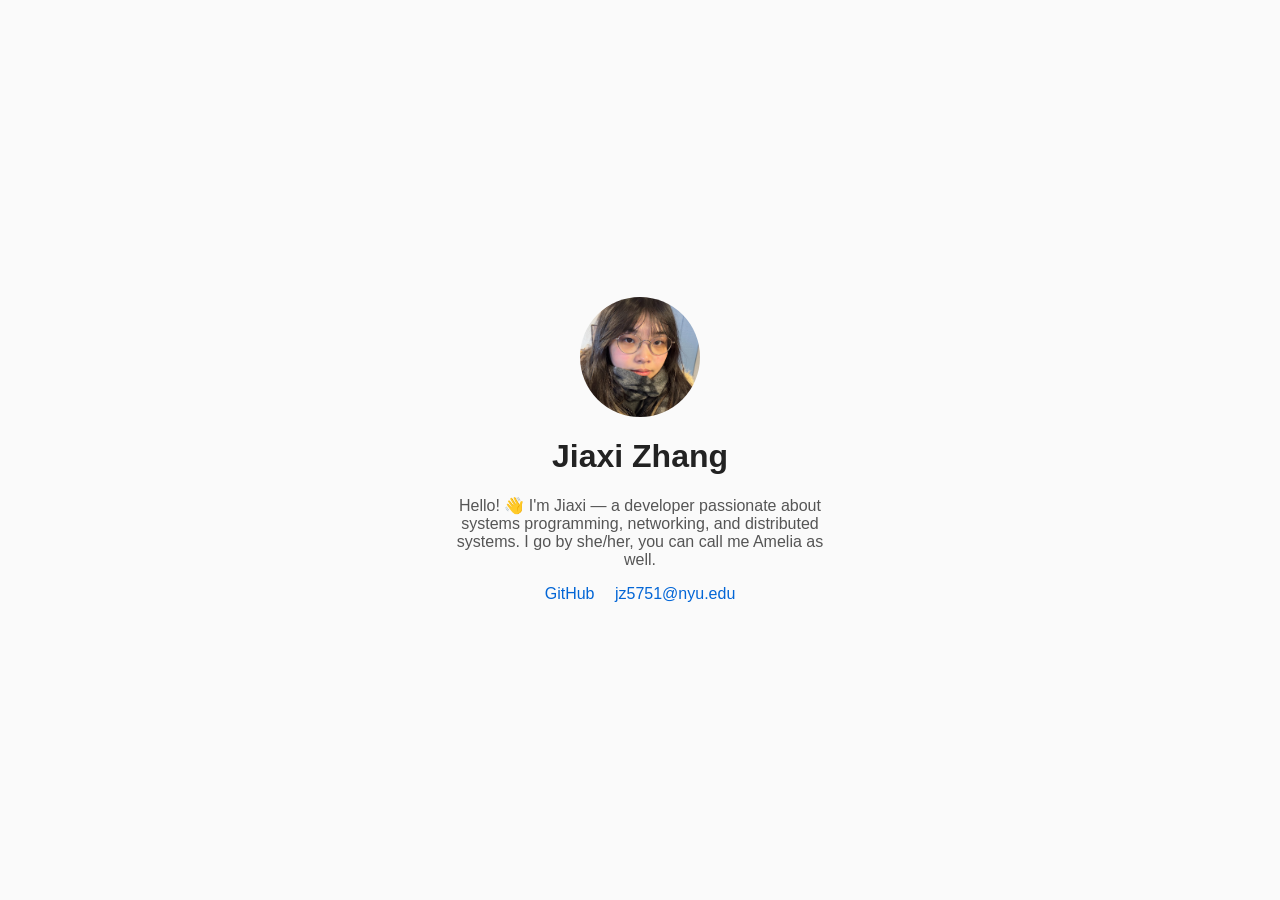
==== index.html @ cf75e486 "feat: add personal homepage with profile and styles Add HTML and CSS files for personal homepage inc" ====
<!DOCTYPE html>
<html lang="en">
<head>
  <meta charset="UTF-8" />
  <meta name="viewport" content="width=device-width, initial-scale=1.0" />
  <title>Jiaxi Zhang | My Home Page</title>
  <link rel="stylesheet" href="style.css" />
</head>
<body>
  <img src="Jiaxi.jpg" alt="Avatar">
  <h1>Jiaxi Zhang</h1>
  <p>Hello! 👋 I'm Jiaxi — a developer passionate about systems programming, networking, and distributed systems.
    I go by she/her, you can call me Amelia as well.
  </p>
  <div class="links">
    <a href="https://github.com/SuQichen777">GitHub</a>
    <a href="mailto:jz5751@nyu.edu">jz5751@nyu.edu</a>
  </div>
</body>
</html>
---- style.css ----
body {
  font-family: 'Segoe UI', sans-serif;
  background-color: #fafafa;
  color: #222;
  display: flex;
  flex-direction: column;
  align-items: center;
  justify-content: center;
  min-height: 100vh;
  margin: 0;
}

img {
  width: 120px;
  height: 120px;
  border-radius: 50%;
  margin-bottom: 1rem;
}

h1 {
  font-size: 2rem;
  margin: 0.3rem 0;
}

p {
  font-size: 1rem;
  color: #555;
  max-width: 400px;
  text-align: center;
}

.links a {
  margin: 0 0.5rem;
  text-decoration: none;
  color: #0366d6;
  font-weight: 500;
}

.links a:hover {
  text-decoration: underline;
}
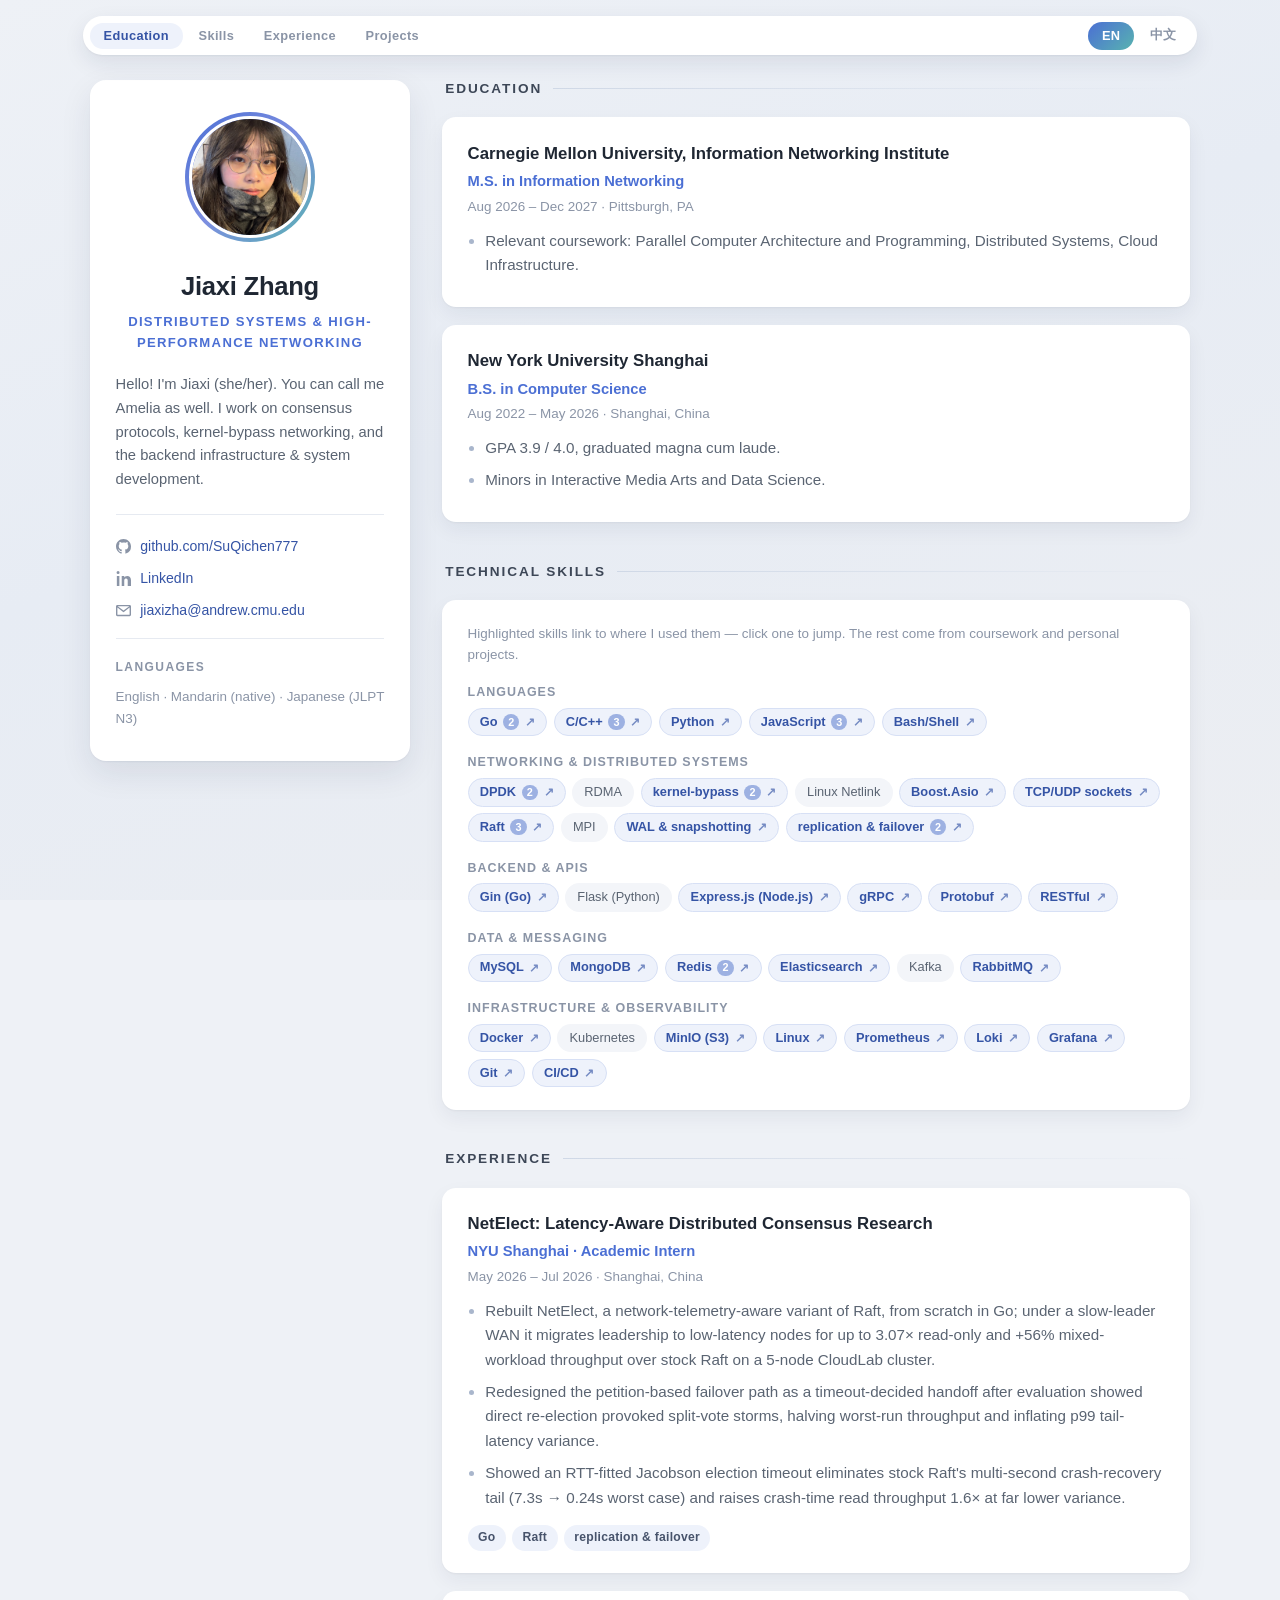
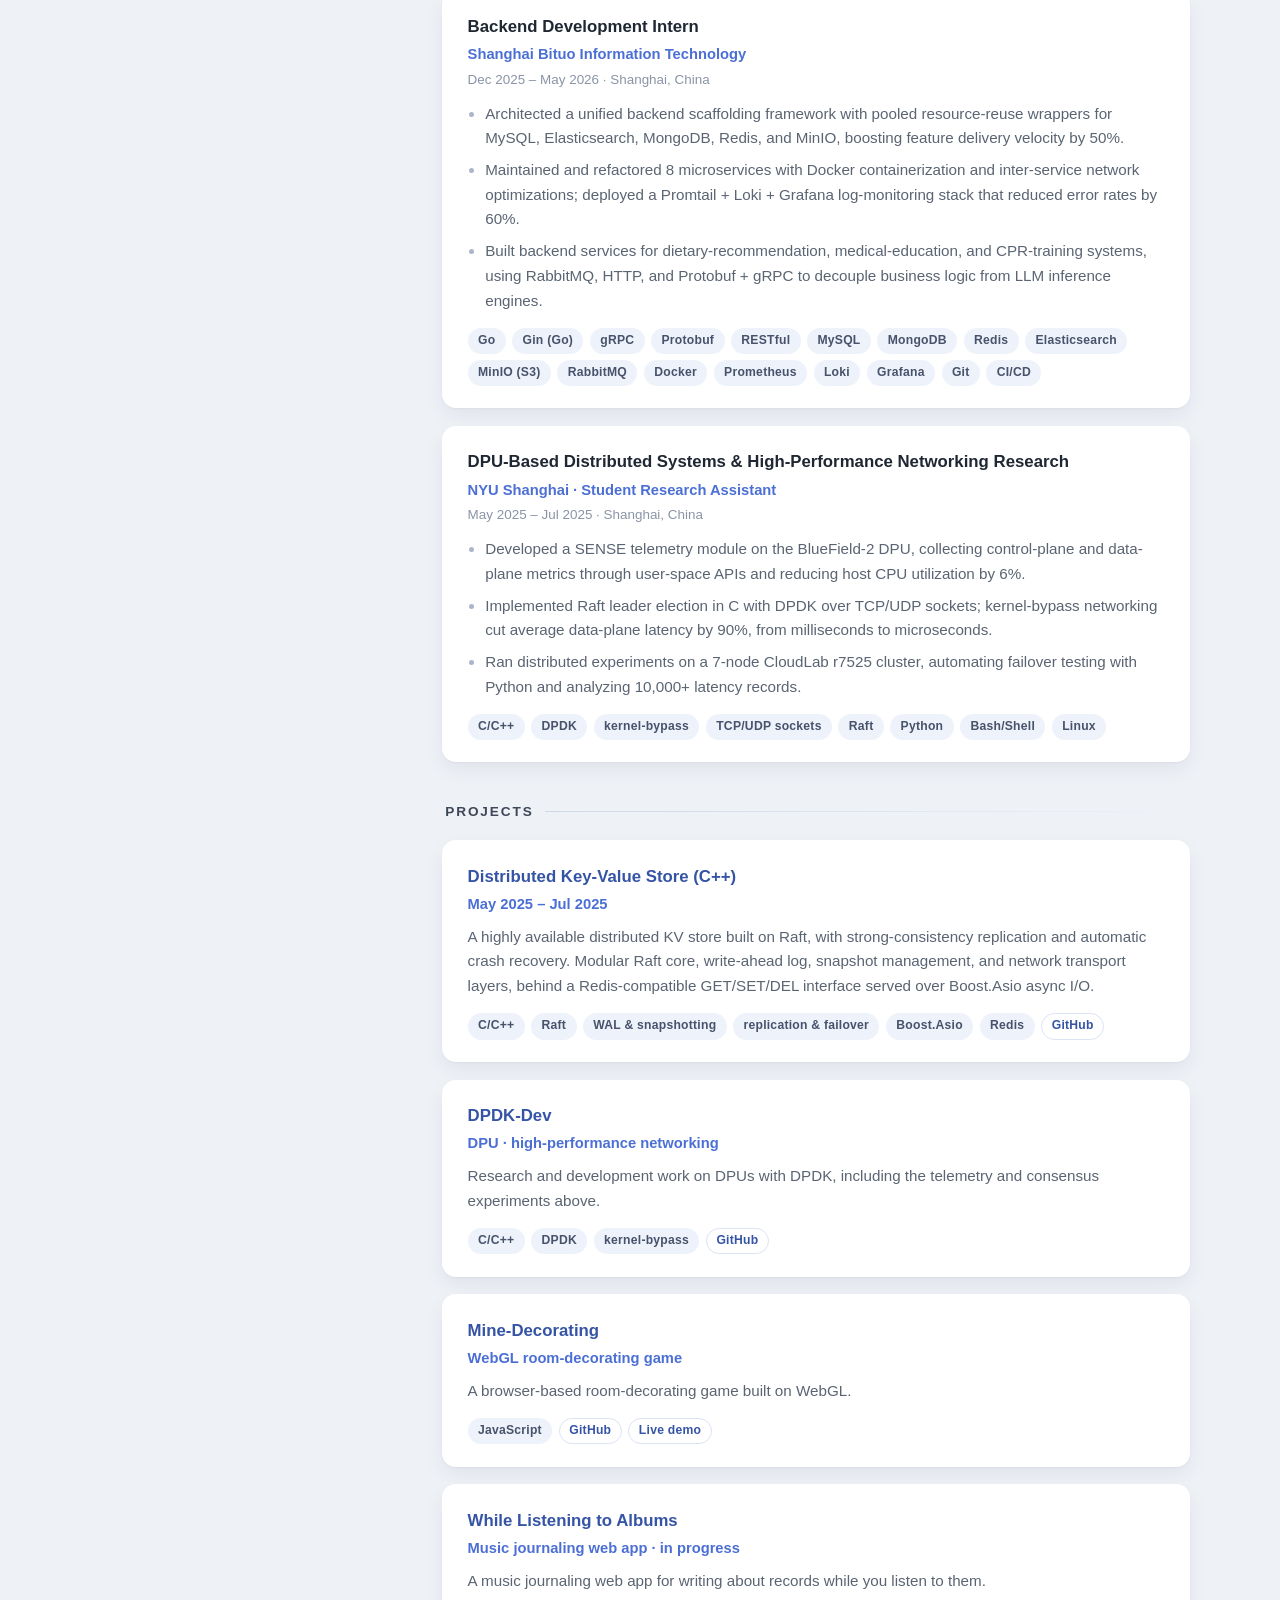
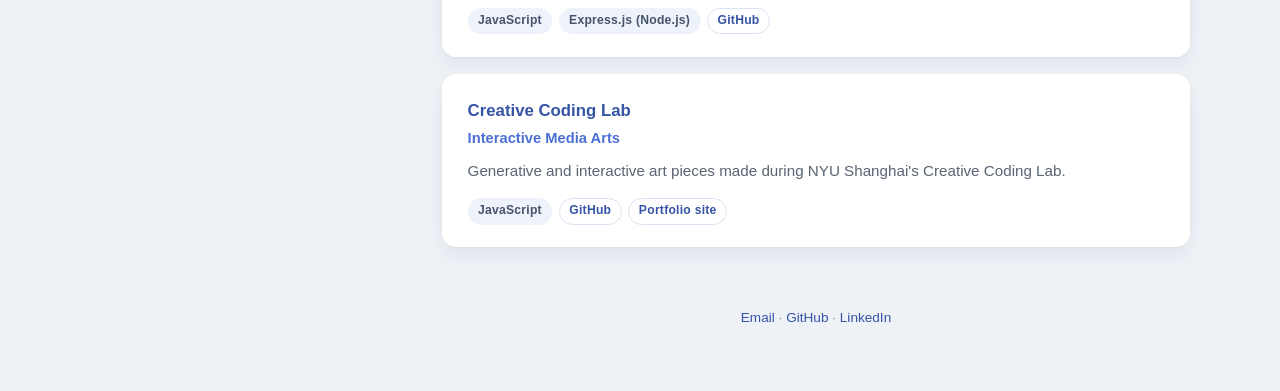
==== commit 8a4a9d34: "feat: rebuild homepage as bilingual two-column site Refresh README.md and index.html from the latest" ====
--- a/index.html
+++ b/index.html
@@ -1,20 +1,654 @@
 <!DOCTYPE html>
-<html lang="en">
+<html lang="en" data-lang="en">
 <head>
   <meta charset="UTF-8" />
   <meta name="viewport" content="width=device-width, initial-scale=1.0" />
-  <title>Jiaxi Zhang | My Home Page</title>
+  <title>Jiaxi Zhang | Home Page</title>
+  <meta name="description" content="Jiaxi Zhang (Amelia) — MS student at Carnegie Mellon INI, working on distributed systems, high-performance networking, and backend infrastructure." />
   <link rel="stylesheet" href="style.css" />
+  <script>
+    // Pick the language before first paint so there is no flash of the wrong one.
+    (function () {
+      var l = null;
+      try { l = localStorage.getItem('lang'); } catch (e) {}
+      if (l !== 'en' && l !== 'zh') {
+        l = (navigator.language || 'en').toLowerCase().indexOf('zh') === 0 ? 'zh' : 'en';
+      }
+      document.documentElement.setAttribute('data-lang', l);
+      document.documentElement.setAttribute('lang', l === 'zh' ? 'zh-Hans' : 'en');
+    })();
+  </script>
 </head>
 <body>
-  <img src="Jiaxi.jpg" alt="Avatar">
-  <h1>Jiaxi Zhang</h1>
-  <p>Hello! 👋 I'm Jiaxi — a developer passionate about systems programming, networking, and distributed systems.
-    I go by she/her, you can call me Amelia as well.
-  </p>
-  <div class="links">
-    <a href="https://github.com/SuQichen777">GitHub</a>
-    <a href="mailto:jz5751@nyu.edu">jz5751@nyu.edu</a>
+
+<div class="topbar">
+  <nav class="section-nav" aria-label="Sections">
+    <button type="button" data-goto="education"><span lang="en">Education</span><span lang="zh">教育经历</span></button>
+    <button type="button" data-goto="skills"><span lang="en">Skills</span><span lang="zh">技术栈</span></button>
+    <button type="button" data-goto="experience"><span lang="en">Experience</span><span lang="zh">工作与研究</span></button>
+    <button type="button" data-goto="projects"><span lang="en">Projects</span><span lang="zh">项目</span></button>
+  </nav>
+  <div class="lang-switch">
+    <button type="button" data-set-lang="en" class="active">EN</button>
+    <button type="button" data-set-lang="zh">中文</button>
   </div>
+</div>
+
+
+<div class="page">
+
+  <aside class="profile">
+    <div class="avatar-wrap">
+      <img src="Jiaxi.jpg" alt="Portrait of Jiaxi Zhang">
+    </div>
+    <h1><span lang="en">Jiaxi Zhang</span><span lang="zh">张嘉曦</span></h1>
+    <p class="tagline">
+      <span lang="en">Distributed Systems &amp; High-Performance Networking</span>
+      <span lang="zh">分布式系统与高性能网络</span>
+    </p>
+
+    <p class="bio">
+      <span lang="en">Hello! I'm Jiaxi (she/her). You can call me Amelia as well. I work on consensus protocols, kernel-bypass
+      networking, and the backend infrastructure &amp; system development.</span>
+      <span lang="zh">哈喽！我是张嘉曦，你也可以叫我 Amelia。我目前在卡内基梅隆大学攻读信息网络理学硕士，本科毕业于上海纽约大学计算机科学专业。我的研究与工作集中在共识协议、
+      内核旁路网络，以及后端基础设施与系统开发。</span>
+    </p>
+
+    <ul class="contact">
+      <li>
+        <svg viewBox="0 0 16 16" aria-hidden="true"><path d="M8 0C3.58 0 0 3.58 0 8c0 3.54 2.29 6.53 5.47 7.59.4.07.55-.17.55-.38 0-.19-.01-.82-.01-1.49-2.01.37-2.53-.49-2.69-.94-.09-.23-.48-.94-.82-1.13-.28-.15-.68-.52-.01-.53.63-.01 1.08.58 1.23.82.72 1.21 1.87.87 2.33.66.07-.52.28-.87.51-1.07-1.78-.2-3.64-.89-3.64-3.95 0-.87.31-1.59.82-2.15-.08-.2-.36-1.02.08-2.12 0 0 .67-.21 2.2.82a7.4 7.4 0 0 1 2-.27c.68 0 1.36.09 2 .27 1.53-1.04 2.2-.82 2.2-.82.44 1.1.16 1.92.08 2.12.51.56.82 1.27.82 2.15 0 3.07-1.87 3.75-3.65 3.95.29.25.54.73.54 1.48 0 1.07-.01 1.93-.01 2.2 0 .21.15.46.55.38A8.01 8.01 0 0 0 16 8c0-4.42-3.58-8-8-8Z"/></svg>
+        <a href="https://github.com/SuQichen777">github.com/SuQichen777</a>
+      </li>
+      <li>
+        <svg viewBox="0 0 16 16" aria-hidden="true"><path d="M3.6 5.2H.9V16h2.7V5.2ZM2.2 0a1.6 1.6 0 1 0 0 3.2 1.6 1.6 0 0 0 0-3.2ZM16 9.9c0-3.2-1.7-4.7-4-4.7-1.9 0-2.7 1-3.2 1.8V5.2H6.1c0 .8 0 10.8 0 10.8h2.7v-6c0-.3 0-.6.1-.8.3-.6.8-1.3 1.8-1.3 1.3 0 1.8 1 1.8 2.4V16H16V9.9Z"/></svg>
+        <a href="https://www.linkedin.com/in/jiaxi-zhang-421524296/">LinkedIn</a>
+      </li>
+      <li>
+        <svg viewBox="0 0 16 16" aria-hidden="true"><path d="M1.5 2h13c.8 0 1.5.7 1.5 1.5v9c0 .8-.7 1.5-1.5 1.5h-13C.7 14 0 13.3 0 12.5v-9C0 2.7.7 2 1.5 2Zm.3 1.5L8 8.1l6.2-4.6H1.8Zm12.7 1.2L8.4 9.6a.7.7 0 0 1-.8 0L1.5 4.7v7.8h13V4.7Z"/></svg>
+        <a href="mailto:jiaxizha@andrew.cmu.edu">jiaxizha@andrew.cmu.edu</a>
+      </li>
+    </ul>
+
+    <div class="side-block">
+      <h2><span lang="en">Languages</span><span lang="zh">语言</span></h2>
+      <p class="meta">
+        <span lang="en">English &middot; Mandarin (native) &middot; Japanese (JLPT N3)</span>
+        <span lang="zh">英语 &middot; 中文（母语） &middot; 日语（JLPT N3）</span>
+      </p>
+    </div>
+  </aside>
+
+  <main class="content">
+
+    <!-- ---------- Education ---------- -->
+    <section id="education">
+      <h2><span lang="en">Education</span><span lang="zh">教育经历</span></h2>
+
+      <article class="card" id="edu-cmu">
+        <h3>
+          <span lang="en">Carnegie Mellon University, Information Networking Institute</span>
+          <span lang="zh">卡内基梅隆大学 - 信息网络研究所（INI）</span>
+        </h3>
+        <p class="where">
+          <span lang="en">M.S. in Information Networking</span>
+          <span lang="zh">信息网络理学硕士</span>
+        </p>
+        <p class="meta">
+          <span lang="en">Aug 2026 &ndash; Dec 2027 &middot; Pittsburgh, PA</span>
+          <span lang="zh">2026 年 8 月 &ndash; 2027 年 12 月 &middot; 美国匹兹堡</span>
+        </p>
+        <ul>
+          <li>
+            <span lang="en">Relevant coursework: Parallel Computer Architecture and Programming, Distributed Systems, Cloud Infrastructure.</span>
+            <span lang="zh">相关课程：并行计算机体系结构与编程、分布式系统、云基础设施。</span>
+          </li>
+        </ul>
+      </article>
+
+      <article class="card" id="edu-nyush">
+        <h3>
+          <span lang="en">New York University Shanghai</span>
+          <span lang="zh">上海纽约大学</span>
+        </h3>
+        <p class="where">
+          <span lang="en">B.S. in Computer Science</span>
+          <span lang="zh">计算机科学理学学士</span>
+        </p>
+        <p class="meta">
+          <span lang="en">Aug 2022 &ndash; May 2026 &middot; Shanghai, China</span>
+          <span lang="zh">2022 年 8 月 &ndash; 2026 年 5 月 &middot; 中国上海</span>
+        </p>
+        <ul>
+          <li>
+            <span lang="en">GPA 3.9 / 4.0, graduated magna cum laude.</span>
+            <span lang="zh">GPA 3.9 / 4.0，以 Magna Cum Laude荣誉毕业。</span>
+          </li>
+          <li>
+            <span lang="en">Minors in Interactive Media Arts and Data Science.</span>
+            <span lang="zh">辅修交互媒体艺术（IMA）与数据科学。</span>
+          </li>
+        </ul>
+      </article>
+    </section>
+
+    <!-- ---------- Technical Skills ---------- -->
+    <section id="skills">
+      <h2><span lang="en">Technical Skills</span><span lang="zh">技术栈</span></h2>
+      <div class="card skills">
+        <p class="skills-hint">
+          <span lang="en">Highlighted skills link to where I used them — click one to jump. The rest come from coursework and personal projects.</span>
+          <span lang="zh">高亮的技能可点击，直接跳转到相关的经历或项目；其余来自课程与个人项目。</span>
+        </p>
+        <dl>
+          <dt><span lang="en">Languages</span><span lang="zh">编程语言</span></dt>
+          <dd class="skill-row">
+            <span class="skill" data-skill="go">Go</span>
+            <span class="skill" data-skill="c-cpp">C/C++</span>
+            <span class="skill" data-skill="python">Python</span>
+            <span class="skill" data-skill="javascript">JavaScript</span>
+            <span class="skill" data-skill="bash">Bash/Shell</span>
+          </dd>
+
+          <dt><span lang="en">Networking &amp; Distributed Systems</span><span lang="zh">网络与分布式系统</span></dt>
+          <dd class="skill-row">
+            <span class="skill" data-skill="dpdk">DPDK</span>
+            <span class="skill" data-skill="rdma">RDMA</span>
+            <span class="skill" data-skill="kernel-bypass">kernel-bypass</span>
+            <span class="skill" data-skill="netlink">Linux Netlink</span>
+            <span class="skill" data-skill="boost-asio">Boost.Asio</span>
+            <span class="skill" data-skill="sockets">TCP/UDP sockets</span>
+            <span class="skill" data-skill="raft">Raft</span>
+            <span class="skill" data-skill="mpi">MPI</span>
+            <span class="skill" data-skill="wal">WAL &amp; snapshotting</span>
+            <span class="skill" data-skill="replication">replication &amp; failover</span>
+          </dd>
+
+          <dt><span lang="en">Backend &amp; APIs</span><span lang="zh">后端与 API</span></dt>
+          <dd class="skill-row">
+            <span class="skill" data-skill="gin">Gin (Go)</span>
+            <span class="skill" data-skill="flask">Flask (Python)</span>
+            <span class="skill" data-skill="express">Express.js (Node.js)</span>
+            <span class="skill" data-skill="grpc">gRPC</span>
+            <span class="skill" data-skill="protobuf">Protobuf</span>
+            <span class="skill" data-skill="rest">RESTful</span>
+          </dd>
+
+          <dt><span lang="en">Data &amp; Messaging</span><span lang="zh">数据与消息中间件</span></dt>
+          <dd class="skill-row">
+            <span class="skill" data-skill="mysql">MySQL</span>
+            <span class="skill" data-skill="mongodb">MongoDB</span>
+            <span class="skill" data-skill="redis">Redis</span>
+            <span class="skill" data-skill="elasticsearch">Elasticsearch</span>
+            <span class="skill" data-skill="kafka">Kafka</span>
+            <span class="skill" data-skill="rabbitmq">RabbitMQ</span>
+          </dd>
+
+          <dt><span lang="en">Infrastructure &amp; Observability</span><span lang="zh">基础设施与可观测性</span></dt>
+          <dd class="skill-row">
+            <span class="skill" data-skill="docker">Docker</span>
+            <span class="skill" data-skill="k8s">Kubernetes</span>
+            <span class="skill" data-skill="minio">MinIO (S3)</span>
+            <span class="skill" data-skill="linux">Linux</span>
+            <span class="skill" data-skill="prometheus">Prometheus</span>
+            <span class="skill" data-skill="loki">Loki</span>
+            <span class="skill" data-skill="grafana">Grafana</span>
+            <span class="skill" data-skill="git">Git</span>
+            <span class="skill" data-skill="cicd">CI/CD</span>
+          </dd>
+        </dl>
+      </div>
+    </section>
+
+    <!-- ---------- Experience ---------- -->
+    <section id="experience">
+      <h2><span lang="en">Experience</span><span lang="zh">工作与研究经历</span></h2>
+
+      <article class="card" id="exp-netelect">
+        <h3>
+          <span lang="en">NetElect: Latency-Aware Distributed Consensus Research</span>
+          <span lang="zh">NetElect：延迟感知的分布式共识研究</span>
+        </h3>
+        <p class="where">
+          <span lang="en">NYU Shanghai &middot; Academic Intern</span>
+          <span lang="zh">上海纽约大学 &middot; 学术实习</span>
+        </p>
+        <p class="meta">
+          <span lang="en">May 2026 &ndash; Jul 2026 &middot; Shanghai, China</span>
+          <span lang="zh">2026 年 5 月 &ndash; 2026 年 7 月 &middot; 中国上海</span>
+        </p>
+        <ul>
+          <li>
+            <span lang="en">Rebuilt NetElect, a network-telemetry-aware variant of Raft, from scratch in Go; under a slow-leader WAN it migrates leadership to low-latency nodes for up to 3.07&times; read-only and +56% mixed-workload throughput over stock Raft on a 5-node CloudLab cluster.</span>
+            <span lang="zh">使用 Go 重构 NetElect，一种融合网络遥测的 Raft 共识协议变体；在主节点链路较慢的广域网场景下，它会将领导权迁移至低延迟节点，在 5 节点 CloudLab 集群上相比原生 Raft 取得最高 3.07 倍的只读吞吐与 +56% 的混合负载吞吐。</span>
+          </li>
+          <li>
+            <span lang="en">Redesigned the petition-based failover path as a timeout-decided handoff after evaluation showed direct re-election provoked split-vote storms, halving worst-run throughput and inflating p99 tail-latency variance.</span>
+            <span lang="zh">将基于 petition 的故障切换路径重新设计为由超时决定的领导权交接：评估表明直接重新选举会引发选票分裂风暴，使最差一轮的吞吐腰斩，并显著放大 p99 尾延迟波动。</span>
+          </li>
+          <li>
+            <span lang="en">Showed an RTT-fitted Jacobson election timeout eliminates stock Raft's multi-second crash-recovery tail (7.3s &rarr; 0.24s worst case) and raises crash-time read throughput 1.6&times; at far lower variance.</span>
+            <span lang="zh">验证了以 RTT 拟合的 Jacobson 选举超时可消除原生 Raft 长达数秒的崩溃恢复尾延迟（最差 7.3 秒 &rarr; 0.24 秒），并将崩溃期间的读吞吐提升 1.6 倍，同时大幅降低波动。</span>
+          </li>
+        </ul>
+        <p class="tags">
+          <span class="tag" data-skill="go">Go</span>
+          <span class="tag" data-skill="raft">Raft</span>
+          <span class="tag" data-skill="replication">replication &amp; failover</span>
+        </p>
+      </article>
+
+      <article class="card" id="exp-bituo">
+        <h3>
+          <span lang="en">Backend Development Intern</span>
+          <span lang="zh">后端开发实习生</span>
+        </h3>
+        <p class="where">
+          <span lang="en">Shanghai Bituo Information Technology</span>
+          <span lang="zh">上海璧拓信息技术有限公司</span>
+        </p>
+        <p class="meta">
+          <span lang="en">Dec 2025 &ndash; May 2026 &middot; Shanghai, China</span>
+          <span lang="zh">2025 年 12 月 &ndash; 2026 年 5 月 &middot; 中国上海</span>
+        </p>
+        <ul>
+          <li>
+            <span lang="en">Architected a unified backend scaffolding framework with pooled resource-reuse wrappers for MySQL, Elasticsearch, MongoDB, Redis, and MinIO, boosting feature delivery velocity by 50%.</span>
+            <span lang="zh">设计并实现统一的后端脚手架框架，为 MySQL、Elasticsearch、MongoDB、Redis 与 MinIO 提供池化的资源复用封装，减少重复开发，将功能交付效率提升 50%。</span>
+          </li>
+          <li>
+            <span lang="en">Maintained and refactored 8 microservices with Docker containerization and inter-service network optimizations; deployed a Promtail + Loki + Grafana log-monitoring stack that reduced error rates by 60%.</span>
+            <span lang="zh">维护并重构 8 个微服务，完成 Docker 容器化部署与服务间网络通信优化；搭建 Promtail + Loki + Grafana 日志监控体系，使错误率下降 60%。</span>
+          </li>
+          <li>
+            <span lang="en">Built backend services for dietary-recommendation, medical-education, and CPR-training systems, using RabbitMQ, HTTP, and Protobuf + gRPC to decouple business logic from LLM inference engines.</span>
+            <span lang="zh">搭建膳食推荐系统、医疗教学考试、CPR教学系统等后端服务，联动LLM算法，根据业务场景实现基于RabbitMQ/HTTP/Protobuf + gRPC的服务间通信方案接口选型与落地，实现业务逻辑与AI解耦。</span>
+          </li>
+        </ul>
+        <p class="tags">
+          <span class="tag" data-skill="go">Go</span>
+          <span class="tag" data-skill="gin">Gin (Go)</span>
+          <span class="tag" data-skill="grpc">gRPC</span>
+          <span class="tag" data-skill="protobuf">Protobuf</span>
+          <span class="tag" data-skill="rest">RESTful</span>
+          <span class="tag" data-skill="mysql">MySQL</span>
+          <span class="tag" data-skill="mongodb">MongoDB</span>
+          <span class="tag" data-skill="redis">Redis</span>
+          <span class="tag" data-skill="elasticsearch">Elasticsearch</span>
+          <span class="tag" data-skill="minio">MinIO (S3)</span>
+          <span class="tag" data-skill="rabbitmq">RabbitMQ</span>
+          <span class="tag" data-skill="docker">Docker</span>
+          <span class="tag" data-skill="prometheus">Prometheus</span>
+          <span class="tag" data-skill="loki">Loki</span>
+          <span class="tag" data-skill="grafana">Grafana</span>
+          <span class="tag" data-skill="git">Git</span>
+          <span class="tag" data-skill="cicd">CI/CD</span>
+        </p>
+      </article>
+
+      <article class="card" id="exp-dpu">
+        <h3>
+          <span lang="en">DPU-Based Distributed Systems &amp; High-Performance Networking Research</span>
+          <span lang="zh">基于 DPU 的分布式系统与高性能网络研究</span>
+        </h3>
+        <p class="where">
+          <span lang="en">NYU Shanghai &middot; Student Research Assistant</span>
+          <span lang="zh">上海纽约大学 &middot; 科研助理</span>
+        </p>
+        <p class="meta">
+          <span lang="en">May 2025 &ndash; Jul 2025 &middot; Shanghai, China</span>
+          <span lang="zh">2025 年 5 月 &ndash; 2025 年 7 月 &middot; 中国上海</span>
+        </p>
+        <ul>
+          <li>
+            <span lang="en">Developed a SENSE telemetry module on the BlueField-2 DPU, collecting control-plane and data-plane metrics through user-space APIs and reducing host CPU utilization by 6%.</span>
+            <span lang="zh">在 BlueField-2 DPU 上开发 SENSE 遥测模块，通过用户态 API 采集控制面与数据面指标，将主机 CPU 占用降低 6%。</span>
+          </li>
+          <li>
+            <span lang="en">Implemented Raft leader election in C with DPDK over TCP/UDP sockets; kernel-bypass networking cut average data-plane latency by 90%, from milliseconds to microseconds.</span>
+            <span lang="zh">使用 C 与 DPDK 在 TCP/UDP socket 之上实现 Raft 领导者选举；引入内核旁路网络，将数据面平均延迟降低 90%（毫秒级 &rarr; 微秒级）。</span>
+          </li>
+          <li>
+            <span lang="en">Ran distributed experiments on a 7-node CloudLab r7525 cluster, automating failover testing with Python and analyzing 10,000+ latency records.</span>
+            <span lang="zh">在 7 节点 CloudLab r7525 集群上开展大规模分布式实验，用 Python 脚本自动化故障切换测试，并采集分析 10,000+ 条延迟数据。</span>
+          </li>
+        </ul>
+        <p class="tags">
+          <span class="tag" data-skill="c-cpp">C/C++</span>
+          <span class="tag" data-skill="dpdk">DPDK</span>
+          <span class="tag" data-skill="kernel-bypass">kernel-bypass</span>
+          <span class="tag" data-skill="sockets">TCP/UDP sockets</span>
+          <span class="tag" data-skill="raft">Raft</span>
+          <span class="tag" data-skill="python">Python</span>
+          <span class="tag" data-skill="bash">Bash/Shell</span>
+          <span class="tag" data-skill="linux">Linux</span>
+        </p>
+      </article>
+    </section>
+
+    <!-- ---------- Projects ---------- -->
+    <section id="projects">
+      <h2><span lang="en">Projects</span><span lang="zh">项目</span></h2>
+
+      <article class="card" id="proj-raft-cpp">
+        <h3><a href="https://github.com/SuQichen777/RAFT-CPP">
+          <span lang="en">Distributed Key-Value Store (C++)</span>
+          <span lang="zh">分布式键值存储（C++）</span>
+        </a></h3>
+        <p class="where">
+          <span lang="en">May 2025 &ndash; Jul 2025</span>
+          <span lang="zh">2025 年 5 月 &ndash; 2025 年 7 月</span>
+        </p>
+        <p>
+          <span lang="en">A highly available distributed KV store built on Raft, with strong-consistency replication and
+          automatic crash recovery. Modular Raft core, write-ahead log, snapshot management, and network
+          transport layers, behind a Redis-compatible GET/SET/DEL interface served over Boost.Asio async I/O.</span>
+          <span lang="zh">基于 Raft 共识算法构建的高可用分布式键值存储，支持强一致性复制与自动崩溃恢复。架构按
+          Raft 核心、预写日志（WAL）、快照管理与网络传输层模块化拆分，并通过 Boost.Asio 异步 I/O
+          对外提供兼容 Redis 的 GET/SET/DEL 接口。</span>
+        </p>
+        <p class="tags">
+          <span class="tag" data-skill="c-cpp">C/C++</span>
+          <span class="tag" data-skill="raft">Raft</span>
+          <span class="tag" data-skill="wal">WAL &amp; snapshotting</span>
+          <span class="tag" data-skill="replication">replication &amp; failover</span>
+          <span class="tag" data-skill="boost-asio">Boost.Asio</span>
+          <span class="tag" data-skill="redis">Redis</span>
+          <span class="link"><a href="https://github.com/SuQichen777/RAFT-CPP">GitHub</a></span>
+        </p>
+      </article>
+
+      <article class="card" id="proj-dpdk-dev">
+        <h3><a href="https://github.com/SuQichen777/DPDK-Dev">DPDK-Dev</a></h3>
+        <p class="where">
+          <span lang="en">DPU &middot; high-performance networking</span>
+          <span lang="zh">DPU &middot; 高性能网络</span>
+        </p>
+        <p>
+          <span lang="en">Research and development work on DPUs with DPDK, including the telemetry and consensus experiments above.</span>
+          <span lang="zh">在 DPU 上使用 DPDK 的研发工作，包含上述遥测与共识实验。</span>
+        </p>
+        <p class="tags">
+          <span class="tag" data-skill="c-cpp">C/C++</span>
+          <span class="tag" data-skill="dpdk">DPDK</span>
+          <span class="tag" data-skill="kernel-bypass">kernel-bypass</span>
+          <span class="link"><a href="https://github.com/SuQichen777/DPDK-Dev">GitHub</a></span>
+        </p>
+      </article>
+
+      <article class="card" id="proj-mine-decorating">
+        <h3><a href="https://github.com/SuQichen777/Mine-Decorating">Mine-Decorating</a></h3>
+        <p class="where">
+          <span lang="en">WebGL room-decorating game</span>
+          <span lang="zh">基于 WebGL 的房间装饰小游戏</span>
+        </p>
+        <p>
+          <span lang="en">A browser-based room-decorating game built on WebGL.</span>
+          <span lang="zh">一个在浏览器中运行、基于 WebGL 的房间装饰小游戏。</span>
+        </p>
+        <p class="tags">
+          <span class="tag" data-skill="javascript">JavaScript</span>
+          <span class="link"><a href="https://github.com/SuQichen777/Mine-Decorating">GitHub</a></span>
+          <span class="link"><a href="https://suqichen777.github.io/Mine-Decorating/"><span lang="en">Live demo</span><span lang="zh">在线演示</span></a></span>
+        </p>
+      </article>
+
+      <article class="card" id="proj-albums">
+        <h3><a href="https://github.com/SuQichen777/While-Listening-to-Albums">While Listening to Albums</a></h3>
+        <p class="where">
+          <span lang="en">Music journaling web app &middot; in progress</span>
+          <span lang="zh">音乐日记 Web 应用 &middot; 开发中</span>
+        </p>
+        <p>
+          <span lang="en">A music journaling web app for writing about records while you listen to them.</span>
+          <span lang="zh">一个音乐日记 Web 应用，让你在听专辑的同时写下当下的感受。</span>
+        </p>
+        <p class="tags">
+          <span class="tag" data-skill="javascript">JavaScript</span>
+          <span class="tag" data-skill="express">Express.js (Node.js)</span>
+          <span class="link"><a href="https://github.com/SuQichen777/While-Listening-to-Albums">GitHub</a></span>
+        </p>
+      </article>
+
+      <article class="card" id="proj-cclab">
+        <h3><a href="https://github.com/SuQichen777/CCLab">
+          <span lang="en">Creative Coding Lab</span>
+          <span lang="zh">Creative Coding Lab 创意编程</span>
+        </a></h3>
+        <p class="where">
+          <span lang="en">Interactive Media Arts</span>
+          <span lang="zh">交互媒体艺术</span>
+        </p>
+        <p>
+          <span lang="en">Generative and interactive art pieces made during NYU Shanghai's Creative Coding Lab.</span>
+          <span lang="zh">在上海纽约大学 Creative Coding Lab 课程中完成的生成艺术与交互作品。</span>
+        </p>
+        <p class="tags">
+          <span class="tag" data-skill="javascript">JavaScript</span>
+          <span class="link"><a href="https://github.com/SuQichen777/CCLab">GitHub</a></span>
+          <span class="link"><a href="https://sites.google.com/nyu.edu/ameliasimasite/cclab"><span lang="en">Portfolio site</span><span lang="zh">作品集网站</span></a></span>
+        </p>
+      </article>
+    </section>
+
+    <footer>
+      <p>
+        <a href="mailto:jiaxizha@andrew.cmu.edu"><span lang="en">Email</span><span lang="zh">邮箱</span></a> &middot;
+        <a href="https://github.com/SuQichen777">GitHub</a> &middot;
+        <a href="https://www.linkedin.com/in/jiaxi-zhang-421524296/">LinkedIn</a>
+      </p>
+    </footer>
+  </main>
+
+</div>
+
+<div class="match-nav" aria-hidden="true">
+  <span class="mn-skill"></span>
+  <span class="mn-count" role="status" aria-live="polite"></span>
+  <button type="button" class="mn-home">0</button>
+  <button type="button" class="mn-prev">&#8249;</button>
+  <button type="button" class="mn-next">&#8250;</button>
+  <span class="mn-hint">
+    <span lang="en">&larr; &rarr; step &middot; 0 skills</span>
+    <span lang="zh">&larr; &rarr; 切换 &middot; 0 回技术栈</span>
+  </span>
+  <button type="button" class="mn-close">&#10005;</button>
+</div>
+
+<script>
+  (function () {
+    var root = document.documentElement;
+    var reduceMotion = window.matchMedia &&
+      window.matchMedia('(prefers-reduced-motion: reduce)').matches;
+
+    var STRINGS = {
+      title: { en: 'Jiaxi Zhang | Home Page', zh: '张嘉曦 | 个人主页' },
+      jumpOne: { en: 'Jump to where I used this', zh: '跳转到相关经历' },
+      jumpMany: { en: 'Used in %n places — click to step through them', zh: '共出现在 %n 处 — 点击可逐个查看' },
+      prev: { en: 'Previous match', zh: '上一处' },
+      next: { en: 'Next match', zh: '下一处' },
+      close: { en: 'Close (Esc)', zh: '关闭（Esc）' },
+      home: { en: 'Back to Technical Skills (0)', zh: '返回技术栈（0）' }
+    };
+
+    function scrollToEl(el) {
+      el.scrollIntoView({ behavior: reduceMotion ? 'auto' : 'smooth', block: 'start' });
+    }
+
+    /* ---------- language switch ---------- */
+
+    var langButtons = document.querySelectorAll('[data-set-lang]');
+
+    function applyLang(lang) {
+      root.setAttribute('data-lang', lang);
+      root.setAttribute('lang', lang === 'zh' ? 'zh-Hans' : 'en');
+      document.title = STRINGS.title[lang];
+      langButtons.forEach(function (b) {
+        var on = b.getAttribute('data-set-lang') === lang;
+        b.classList.toggle('active', on);
+        b.setAttribute('aria-pressed', on ? 'true' : 'false');
+      });
+      retitleSkills(lang);
+      mnPrev.title = STRINGS.prev[lang];
+      mnPrev.setAttribute('aria-label', STRINGS.prev[lang]);
+      mnNext.title = STRINGS.next[lang];
+      mnNext.setAttribute('aria-label', STRINGS.next[lang]);
+      mnClose.title = STRINGS.close[lang];
+      mnClose.setAttribute('aria-label', STRINGS.close[lang]);
+      mnHome.title = STRINGS.home[lang];
+      mnHome.setAttribute('aria-label', STRINGS.home[lang]);
+      try { localStorage.setItem('lang', lang); } catch (e) {}
+    }
+
+    langButtons.forEach(function (b) {
+      b.addEventListener('click', function () {
+        applyLang(b.getAttribute('data-set-lang'));
+      });
+    });
+
+    /* ---------- section navigation ---------- */
+
+    var navButtons = document.querySelectorAll('[data-goto]');
+
+    navButtons.forEach(function (b) {
+      b.addEventListener('click', function () {
+        var target = document.getElementById(b.getAttribute('data-goto'));
+        if (target) scrollToEl(target);
+      });
+    });
+
+    if ('IntersectionObserver' in window) {
+      var sections = document.querySelectorAll('main section[id]');
+      var observer = new IntersectionObserver(function (entries) {
+        entries.forEach(function (entry) {
+          if (!entry.isIntersecting) return;
+          navButtons.forEach(function (b) {
+            b.classList.toggle('active', b.getAttribute('data-goto') === entry.target.id);
+          });
+        });
+      }, { rootMargin: '-25% 0px -65% 0px', threshold: 0 });
+      sections.forEach(function (s) { observer.observe(s); });
+    }
+
+    /* ---------- skill -> experience/project jumps ---------- */
+
+    // Build an index of which cards carry each skill tag.
+    var index = {};
+    document.querySelectorAll('.tag[data-skill]').forEach(function (tag) {
+      var card = tag.closest('.card');
+      if (!card || !card.id) return;
+      var key = tag.getAttribute('data-skill');
+      (index[key] = index[key] || []).push(card);
+    });
+
+    var skills = document.querySelectorAll('.skill[data-skill]');
+
+    // Floating navigator, so "next match" stays reachable after scrolling away.
+    var matchNav = document.querySelector('.match-nav');
+    var mnSkill = matchNav.querySelector('.mn-skill');
+    var mnCount = matchNav.querySelector('.mn-count');
+    var mnPrev = matchNav.querySelector('.mn-prev');
+    var mnNext = matchNav.querySelector('.mn-next');
+    var mnClose = matchNav.querySelector('.mn-close');
+    var mnHome = matchNav.querySelector('.mn-home');
+
+    var current = null; // { skill, targets, i }
+
+    function clearFlash() {
+      document.querySelectorAll('.card.flash, .card.current').forEach(function (c) {
+        c.classList.remove('flash', 'current');
+      });
+      skills.forEach(function (s) { s.classList.remove('active'); });
+    }
+
+    function retitleSkills(lang) {
+      skills.forEach(function (skill) {
+        var targets = index[skill.getAttribute('data-skill')];
+        if (!targets) return;
+        skill.title = targets.length > 1
+          ? STRINGS.jumpMany[lang].replace('%n', targets.length)
+          : STRINGS.jumpOne[lang];
+      });
+    }
+
+    function closeNav() {
+      current = null;
+      matchNav.classList.remove('open', 'at-home');
+      matchNav.setAttribute('aria-hidden', 'true');
+      clearFlash();
+    }
+
+    // Position 0 is the skill chip itself; 1..n are the matching cards.
+    function showMatch(i) {
+      if (!current) return;
+      var targets = current.targets;
+      var total = targets.length + 1;
+      current.i = ((i % total) + total) % total;
+
+      targets.forEach(function (c, n) {
+        c.classList.add('flash');
+        c.classList.toggle('current', n === current.i - 1);
+      });
+      mnCount.textContent = current.i + ' / ' + targets.length;
+      matchNav.classList.toggle('at-home', current.i === 0);
+      scrollToEl(current.i === 0 ? current.skill : targets[current.i - 1]);
+    }
+
+    function openNav(skill, targets) {
+      clearFlash();
+      skill.classList.add('active');
+      current = { skill: skill, targets: targets, i: 0 };
+      mnSkill.textContent = skill.getAttribute('data-label');
+      matchNav.classList.add('open');
+      matchNav.setAttribute('aria-hidden', 'false');
+      showMatch(1);
+    }
+
+    skills.forEach(function (skill) {
+      var key = skill.getAttribute('data-skill');
+      var targets = index[key];
+      if (!targets) return;
+
+      // Remember the label before any badge is appended.
+      skill.setAttribute('data-label', skill.textContent.trim());
+      skill.classList.add('linked');
+      skill.setAttribute('role', 'button');
+      skill.setAttribute('tabindex', '0');
+
+      if (targets.length > 1) {
+        var badge = document.createElement('span');
+        badge.className = 'badge';
+        badge.textContent = targets.length;
+        skill.appendChild(badge);
+      }
+
+      function activate() {
+        openNav(skill, targets);
+      }
+
+      skill.addEventListener('click', activate);
+      skill.addEventListener('keydown', function (e) {
+        if (e.key === 'Enter' || e.key === ' ') {
+          e.preventDefault();
+          activate();
+        }
+      });
+    });
+
+    mnHome.addEventListener('click', function () { showMatch(0); });
+    mnPrev.addEventListener('click', function () { showMatch(current.i - 1); });
+    mnNext.addEventListener('click', function () { showMatch(current.i + 1); });
+    mnClose.addEventListener('click', closeNav);
+
+    document.addEventListener('keydown', function (e) {
+      if (!current) return;
+      if (e.key === 'ArrowRight' || e.key === 'n') { e.preventDefault(); showMatch(current.i + 1); }
+      else if (e.key === 'ArrowLeft' || e.key === 'p') { e.preventDefault(); showMatch(current.i - 1); }
+      else if (e.key === '0') { e.preventDefault(); showMatch(0); }
+      else if (e.key === 'Escape') { closeNav(); }
+    });
+
+    applyLang(root.getAttribute('data-lang') === 'zh' ? 'zh' : 'en');
+  })();
+</script>
 </body>
 </html>
--- a/style.css
+++ b/style.css
@@ -1,41 +1,629 @@
+/* ---------- base ---------- */
+
 body {
-  font-family: 'Segoe UI', sans-serif;
-  background-color: #fafafa;
-  color: #222;
-  display: flex;
-  flex-direction: column;
+  font-family: 'Segoe UI', 'PingFang SC', 'Hiragino Sans GB', 'Microsoft YaHei',
+               'Noto Sans SC', sans-serif;
+  background-color: #eef1f6;
+  background-image: linear-gradient(160deg, #eef1f6 0%, #e7ecf4 45%, #eceef2 100%);
+  background-attachment: fixed;
+  color: #1f2733;
+  line-height: 1.62;
+  margin: 0;
+  padding: 1rem 1.5rem 3rem;
+}
+
+a {
+  color: #3554a5;
+  text-decoration: none;
+}
+
+a:hover {
+  color: #24397a;
+  text-decoration: underline;
+}
+
+/* ---------- language switching ---------- */
+
+html[data-lang="en"] [lang="zh"],
+html[data-lang="zh"] [lang="en"] {
+  display: none;
+}
+
+/* ---------- layout ---------- */
+
+.page {
+  display: grid;
+  grid-template-columns: 320px minmax(0, 1fr);
+  column-gap: 2rem;
+  row-gap: 1.6rem;
+  max-width: 1100px;
+  margin: 0 auto;
+  align-items: start;
+}
+
+/* ---------- top bar: section nav + language ---------- */
+
+.topbar {
+  position: sticky;
+  top: 0.8rem;
+  max-width: 1100px;
+  margin: 0 auto 1.4rem;
+  z-index: 20;
+  display: flex;
+  flex-wrap: wrap;
   align-items: center;
-  justify-content: center;
-  min-height: 100vh;
+  justify-content: space-between;
+  gap: 0.6rem;
+  background: #ffffff;
+  border-radius: 999px;
+  padding: 0.35rem 0.45rem;
+  box-shadow: 0 1px 2px rgba(23, 37, 65, 0.05),
+              0 8px 22px rgba(23, 37, 65, 0.09);
+}
+
+.topbar button {
+  font-family: inherit;
+  font-size: 0.8rem;
+  font-weight: 600;
+  letter-spacing: 0.03em;
+  color: #8a94a6;
+  background: none;
+  border: none;
+  border-radius: 999px;
+  padding: 0.35rem 0.85rem;
+  cursor: pointer;
+  white-space: nowrap;
+  transition: color 0.15s ease, background 0.15s ease;
+}
+
+.topbar button:hover {
+  color: #3554a5;
+  background: #eef2fb;
+}
+
+.section-nav {
+  display: flex;
+  flex-wrap: wrap;
+  gap: 0.15rem;
+}
+
+.section-nav button.active {
+  color: #3554a5;
+  background: #eef2fb;
+}
+
+.lang-switch {
+  display: flex;
+  gap: 2px;
+  margin-left: auto;
+}
+
+.lang-switch button.active {
+  color: #ffffff;
+  background: linear-gradient(135deg, #4b6fd4, #58b3b0);
+}
+
+.lang-switch button.active:hover {
+  color: #ffffff;
+  background: linear-gradient(135deg, #4368cd, #4da9a6);
+}
+
+/* ---------- left: profile ---------- */
+
+.profile {
+  position: sticky;
+  top: 5rem;
+  max-height: calc(100vh - 7rem);
+  overflow-y: auto;
+  background: #ffffff;
+  border-radius: 16px;
+  padding: 2rem 1.6rem;
+  text-align: center;
+  box-shadow: 0 1px 2px rgba(23, 37, 65, 0.06),
+              0 12px 32px rgba(23, 37, 65, 0.09);
+}
+
+.avatar-wrap {
+  display: inline-block;
+  padding: 4px;
+  border-radius: 50%;
+  background: linear-gradient(135deg, #4b6fd4 0%, #7c8ee0 50%, #58b3b0 100%);
+}
+
+.avatar-wrap img {
+  display: block;
+  width: 116px;
+  height: 116px;
+  border-radius: 50%;
+  object-fit: cover;
+  border: 3px solid #ffffff;
+}
+
+.profile h1 {
+  font-size: 1.6rem;
+  letter-spacing: -0.01em;
+  margin: 1rem 0 0.25rem;
+}
+
+.tagline {
+  font-size: 0.82rem;
+  font-weight: 600;
+  text-transform: uppercase;
+  letter-spacing: 0.1em;
+  color: #4b6fd4;
   margin: 0;
 }
 
-img {
-  width: 120px;
-  height: 120px;
+.bio {
+  font-size: 0.92rem;
+  color: #5a6472;
+  text-align: left;
+  margin: 1.2rem 0 0;
+}
+
+/* contact list */
+
+.contact {
+  list-style: none;
+  margin: 1.4rem 0 0;
+  padding: 1.2rem 0 0;
+  border-top: 1px solid #e6eaf1;
+  text-align: left;
+}
+
+.contact li {
+  display: flex;
+  align-items: center;
+  gap: 0.6rem;
+  font-size: 0.88rem;
+  margin-bottom: 0.6rem;
+  word-break: break-word;
+}
+
+.contact svg {
+  flex: none;
+  width: 15px;
+  height: 15px;
+  fill: #8a94a6;
+}
+
+.contact li:hover svg {
+  fill: #4b6fd4;
+}
+
+/* small blocks in the sidebar */
+
+.side-block {
+  text-align: left;
+  margin-top: 1rem;
+  padding-top: 1.2rem;
+  border-top: 1px solid #e6eaf1;
+}
+
+.side-block h2 {
+  font-size: 0.75rem;
+  font-weight: 700;
+  text-transform: uppercase;
+  letter-spacing: 0.12em;
+  color: #8a94a6;
+  margin: 0 0 0.5rem;
+}
+
+.profile .meta {
+  font-size: 0.84rem;
+  color: #8a94a6;
+  margin: 0;
+}
+
+/* ---------- right: content ---------- */
+
+.content section {
+  margin-bottom: 2.4rem;
+  scroll-margin-top: 5rem;
+}
+
+.content h2 {
+  display: flex;
+  align-items: center;
+  gap: 0.7rem;
+  font-size: 0.85rem;
+  font-weight: 700;
+  text-transform: uppercase;
+  letter-spacing: 0.14em;
+  color: #3d4757;
+  margin: 0 0 1.1rem 0.2rem;
+}
+
+.content h2::after {
+  content: "";
+  flex: 1;
+  height: 1px;
+  background: linear-gradient(90deg, #cfd8e6, rgba(207, 216, 230, 0));
+}
+
+.card {
+  position: relative;
+  background: #ffffff;
+  border-radius: 14px;
+  padding: 1.4rem 1.6rem;
+  margin-bottom: 1.1rem;
+  scroll-margin-top: 5.5rem;
+  box-shadow: 0 1px 2px rgba(23, 37, 65, 0.05),
+              0 8px 20px rgba(23, 37, 65, 0.06);
+  transition: transform 0.18s ease, box-shadow 0.25s ease;
+}
+
+.card::before {
+  content: "";
+  position: absolute;
+  left: 0;
+  top: 1.4rem;
+  bottom: 1.4rem;
+  width: 3px;
+  border-radius: 0 3px 3px 0;
+  background: linear-gradient(180deg, #4b6fd4, #58b3b0);
+  opacity: 0;
+  transition: opacity 0.18s ease;
+}
+
+.card:hover {
+  transform: translateY(-2px);
+  box-shadow: 0 1px 2px rgba(23, 37, 65, 0.05),
+              0 14px 30px rgba(23, 37, 65, 0.1);
+}
+
+.card:hover::before,
+.card.flash::before {
+  opacity: 1;
+}
+
+/* highlight applied when a skill points here */
+.card.flash {
+  box-shadow: 0 0 0 2px #a8c0f0,
+              0 14px 30px rgba(23, 37, 65, 0.12);
+}
+
+.card h3 {
+  font-size: 1.05rem;
+  margin: 0 0 0.2rem;
+}
+
+.card .where {
+  font-size: 0.92rem;
+  font-weight: 600;
+  color: #4b6fd4;
+  margin: 0 0 0.1rem;
+}
+
+.card .meta {
+  font-size: 0.84rem;
+  color: #8a94a6;
+  margin: 0 0 0.1rem;
+}
+
+.card p {
+  font-size: 0.95rem;
+  color: #5a6472;
+  margin: 0.5rem 0 0;
+}
+
+.card ul {
+  margin: 0.7rem 0 0;
+  padding-left: 1.1rem;
+  font-size: 0.95rem;
+  color: #5a6472;
+}
+
+.card li {
+  margin-bottom: 0.45rem;
+}
+
+.card li::marker {
+  color: #a9b6cc;
+}
+
+/* ---------- tag pills on cards ---------- */
+
+.tags {
+  margin-top: 0.9rem !important;
+  display: flex;
+  flex-wrap: wrap;
+  gap: 0.4rem;
+}
+
+.tags > span {
+  display: inline-block;
+  font-size: 0.76rem;
+  font-weight: 600;
+  letter-spacing: 0.02em;
+  padding: 0.2rem 0.65rem;
+  border-radius: 999px;
+}
+
+.tags > .tag {
+  background: #eef2fb;
+  color: #47536b;
+}
+
+.tags > .link {
+  background: #ffffff;
+  border: 1px solid #dbe3f2;
+  padding: 0.15rem 0.6rem;
+}
+
+.tags > .link a {
+  color: #3554a5;
+}
+
+/* ---------- technical skills ---------- */
+
+.skills:hover {
+  transform: none;
+}
+
+.skills-hint {
+  font-size: 0.84rem !important;
+  color: #8a94a6 !important;
+  margin: 0 0 1rem !important;
+}
+
+.skills dl {
+  margin: 0;
+}
+
+.skills dt {
+  font-size: 0.78rem;
+  font-weight: 700;
+  text-transform: uppercase;
+  letter-spacing: 0.08em;
+  color: #8a94a6;
+  margin-top: 1rem;
+}
+
+.skills dt:first-of-type {
+  margin-top: 0;
+}
+
+.skills dd {
+  margin: 0.35rem 0 0;
+}
+
+.skill-row {
+  display: flex;
+  flex-wrap: wrap;
+  gap: 0.4rem;
+}
+
+.skill {
+  display: inline-flex;
+  align-items: center;
+  gap: 0.35rem;
+  font-size: 0.8rem;
+  color: #5a6472;
+  background: #f3f5f9;
+  border: 1px solid transparent;
+  border-radius: 999px;
+  padding: 0.18rem 0.7rem;
+}
+
+/* skills that map to an experience or project */
+.skill.linked {
+  color: #3554a5;
+  font-weight: 600;
+  background: #eef2fb;
+  border-color: #d7e0f5;
+  cursor: pointer;
+  transition: background 0.15s ease, border-color 0.15s ease, transform 0.15s ease;
+}
+
+.skill.linked::after {
+  content: "\2197";
+  font-size: 0.72rem;
+  opacity: 0.65;
+}
+
+.skill.linked:hover,
+.skill.linked:focus-visible {
+  background: #e2e9fa;
+  border-color: #b9c9ee;
+  transform: translateY(-1px);
+  outline: none;
+}
+
+.skill.linked.active {
+  color: #ffffff;
+  background: linear-gradient(135deg, #4b6fd4, #58b3b0);
+  border-color: transparent;
+}
+
+.skill .badge {
+  font-size: 0.68rem;
+  font-weight: 700;
+  line-height: 1;
+  color: #ffffff;
+  background: #9db1e2;
+  border-radius: 999px;
+  padding: 0.15rem 0.32rem;
+}
+
+.skill.linked.active .badge {
+  color: #3554a5;
+  background: #ffffff;
+}
+
+/* ---------- footer ---------- */
+
+footer {
+  padding-top: 0.5rem;
+  text-align: center;
+}
+
+footer p {
+  font-size: 0.85rem;
+  color: #8a94a6;
+}
+
+/* ---------- responsive ---------- */
+
+@media (max-width: 860px) {
+  body {
+    padding: 0.75rem 1rem 2.5rem;
+  }
+
+  .page {
+    grid-template-columns: minmax(0, 1fr);
+    row-gap: 1.2rem;
+  }
+
+  .topbar {
+    border-radius: 18px;
+    padding: 0.45rem 0.5rem;
+  }
+
+  .topbar button {
+    padding: 0.3rem 0.65rem;
+  }
+
+  .profile {
+    position: static;
+    max-height: none;
+    overflow: visible;
+  }
+
+  .bio {
+    text-align: center;
+  }
+
+  .contact li {
+    justify-content: center;
+  }
+
+  .side-block,
+  .side-block h2 {
+    text-align: center;
+  }
+}
+
+/* ---------- floating match navigator ---------- */
+
+.match-nav {
+  position: fixed;
+  left: 50%;
+  bottom: 1.4rem;
+  z-index: 30;
+  display: flex;
+  align-items: center;
+  gap: 0.5rem;
+  padding: 0.4rem 0.5rem 0.4rem 0.9rem;
+  background: #ffffff;
+  border-radius: 999px;
+  box-shadow: 0 2px 4px rgba(23, 37, 65, 0.08),
+              0 14px 34px rgba(23, 37, 65, 0.16);
+  opacity: 0;
+  pointer-events: none;
+  transform: translate(-50%, 130%);
+  transition: transform 0.22s ease, opacity 0.22s ease;
+}
+
+.match-nav.open {
+  opacity: 1;
+  pointer-events: auto;
+  transform: translate(-50%, 0);
+}
+
+.mn-skill {
+  font-size: 0.84rem;
+  font-weight: 700;
+  color: #1f2733;
+  white-space: nowrap;
+}
+
+.mn-count {
+  font-size: 0.78rem;
+  font-weight: 600;
+  color: #3554a5;
+  background: #eef2fb;
+  border-radius: 999px;
+  padding: 0.1rem 0.55rem;
+  white-space: nowrap;
+}
+
+.match-nav button {
+  font-family: inherit;
+  font-size: 0.95rem;
+  line-height: 1;
+  color: #5a6472;
+  background: #f3f5f9;
+  border: none;
   border-radius: 50%;
-  margin-bottom: 1rem;
-}
-
-h1 {
-  font-size: 2rem;
-  margin: 0.3rem 0;
-}
-
-p {
-  font-size: 1rem;
-  color: #555;
-  max-width: 400px;
-  text-align: center;
-}
-
-.links a {
-  margin: 0 0.5rem;
-  text-decoration: none;
-  color: #0366d6;
-  font-weight: 500;
-}
-
-.links a:hover {
-  text-decoration: underline;
-}
+  width: 28px;
+  height: 28px;
+  cursor: pointer;
+  transition: color 0.15s ease, background 0.15s ease;
+}
+
+.match-nav button:hover {
+  color: #ffffff;
+  background: #4b6fd4;
+}
+
+.mn-close {
+  font-size: 0.75rem !important;
+  color: #a9b6cc !important;
+}
+
+.mn-close:hover {
+  color: #ffffff !important;
+  background: #8a94a6 !important;
+}
+
+.mn-hint {
+  font-size: 0.74rem;
+  color: #a9b6cc;
+  white-space: nowrap;
+}
+
+/* the match you are currently looking at */
+.card.current {
+  box-shadow: 0 0 0 2px #4b6fd4,
+              0 14px 30px rgba(23, 37, 65, 0.14);
+}
+
+@media (max-width: 860px) {
+  .match-nav {
+    left: 1rem;
+    right: 1rem;
+    bottom: 1rem;
+    transform: translate(0, 130%);
+    justify-content: center;
+  }
+
+  .match-nav.open {
+    transform: translate(0, 0);
+  }
+
+  .mn-hint {
+    display: none;
+  }
+}
+
+/* position 0 of the match navigator: back to the skill chip */
+
+.skill {
+  scroll-margin-top: 6rem;
+}
+
+.mn-home {
+  font-size: 0.8rem !important;
+  font-weight: 700;
+}
+
+.match-nav.at-home .mn-home {
+  color: #ffffff;
+  background: #4b6fd4;
+}
+
+.match-nav.at-home .mn-count {
+  color: #8a94a6;
+  background: #f3f5f9;
+}
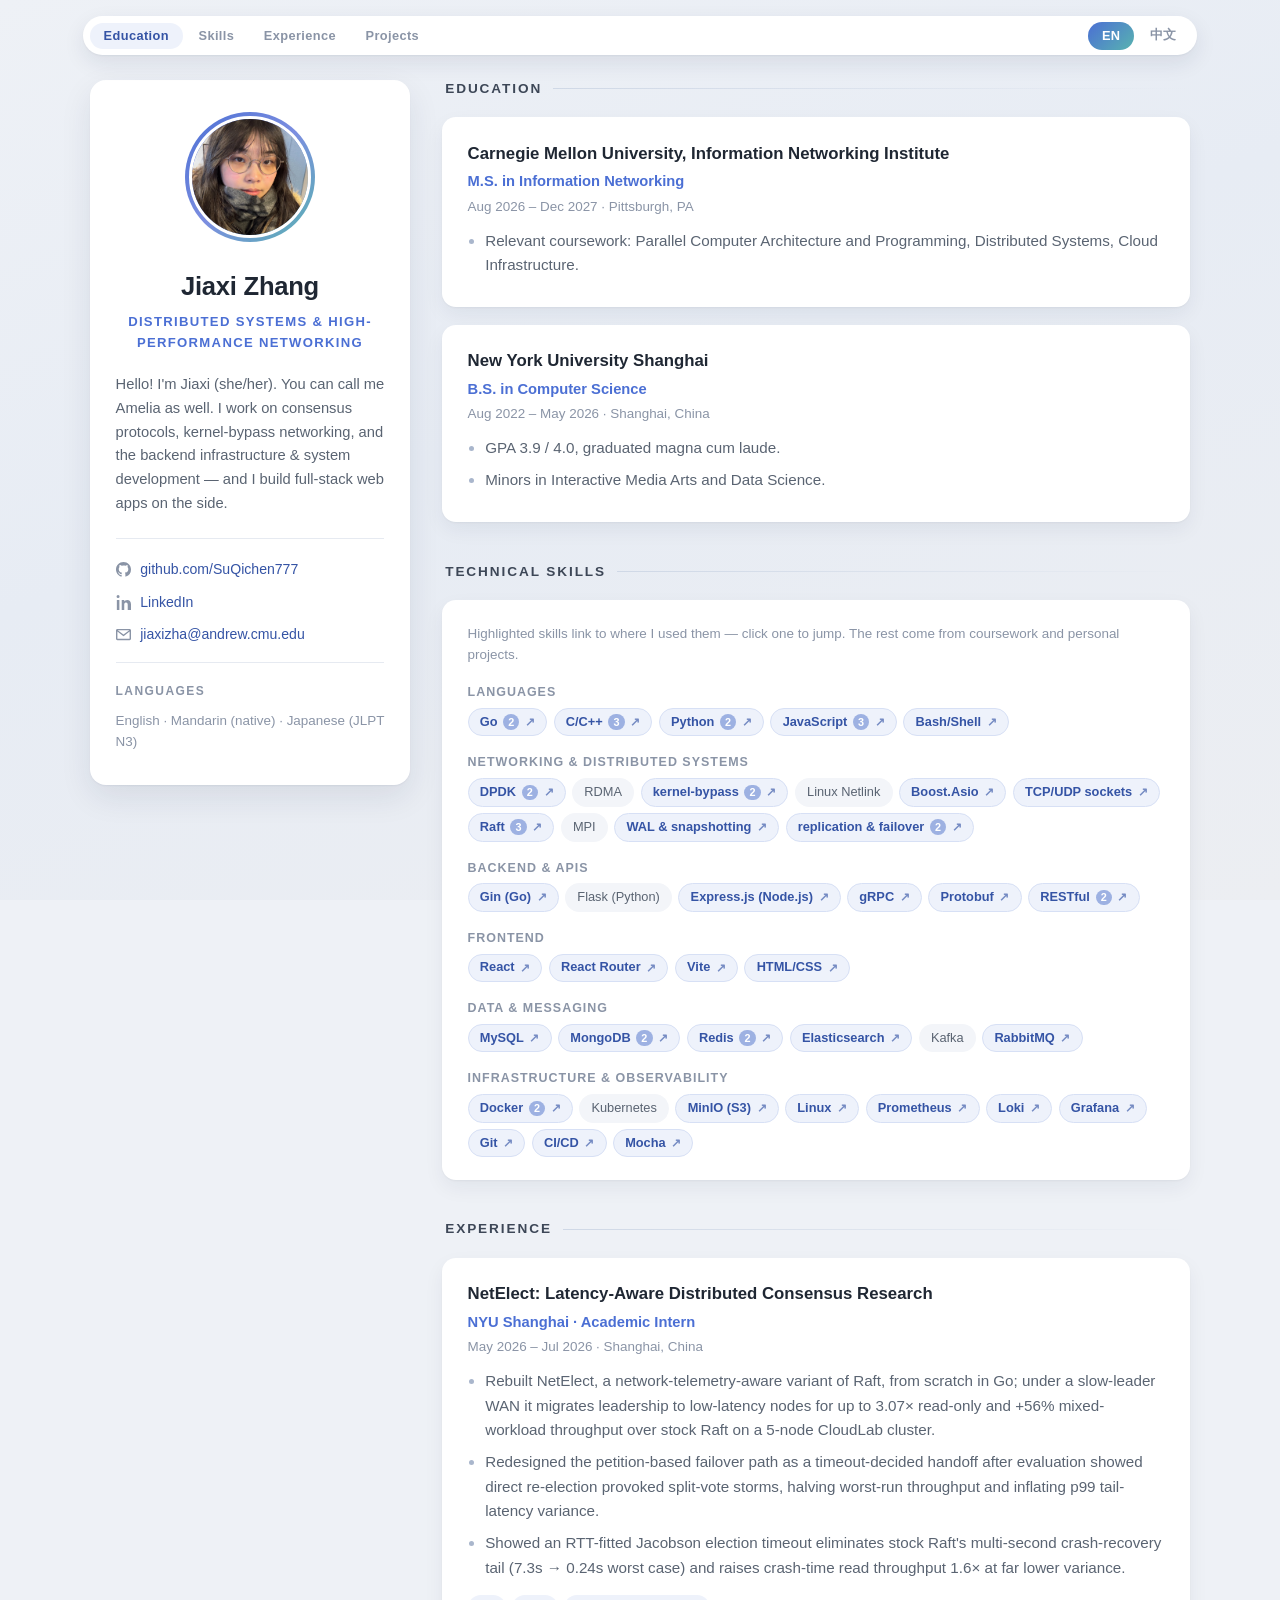
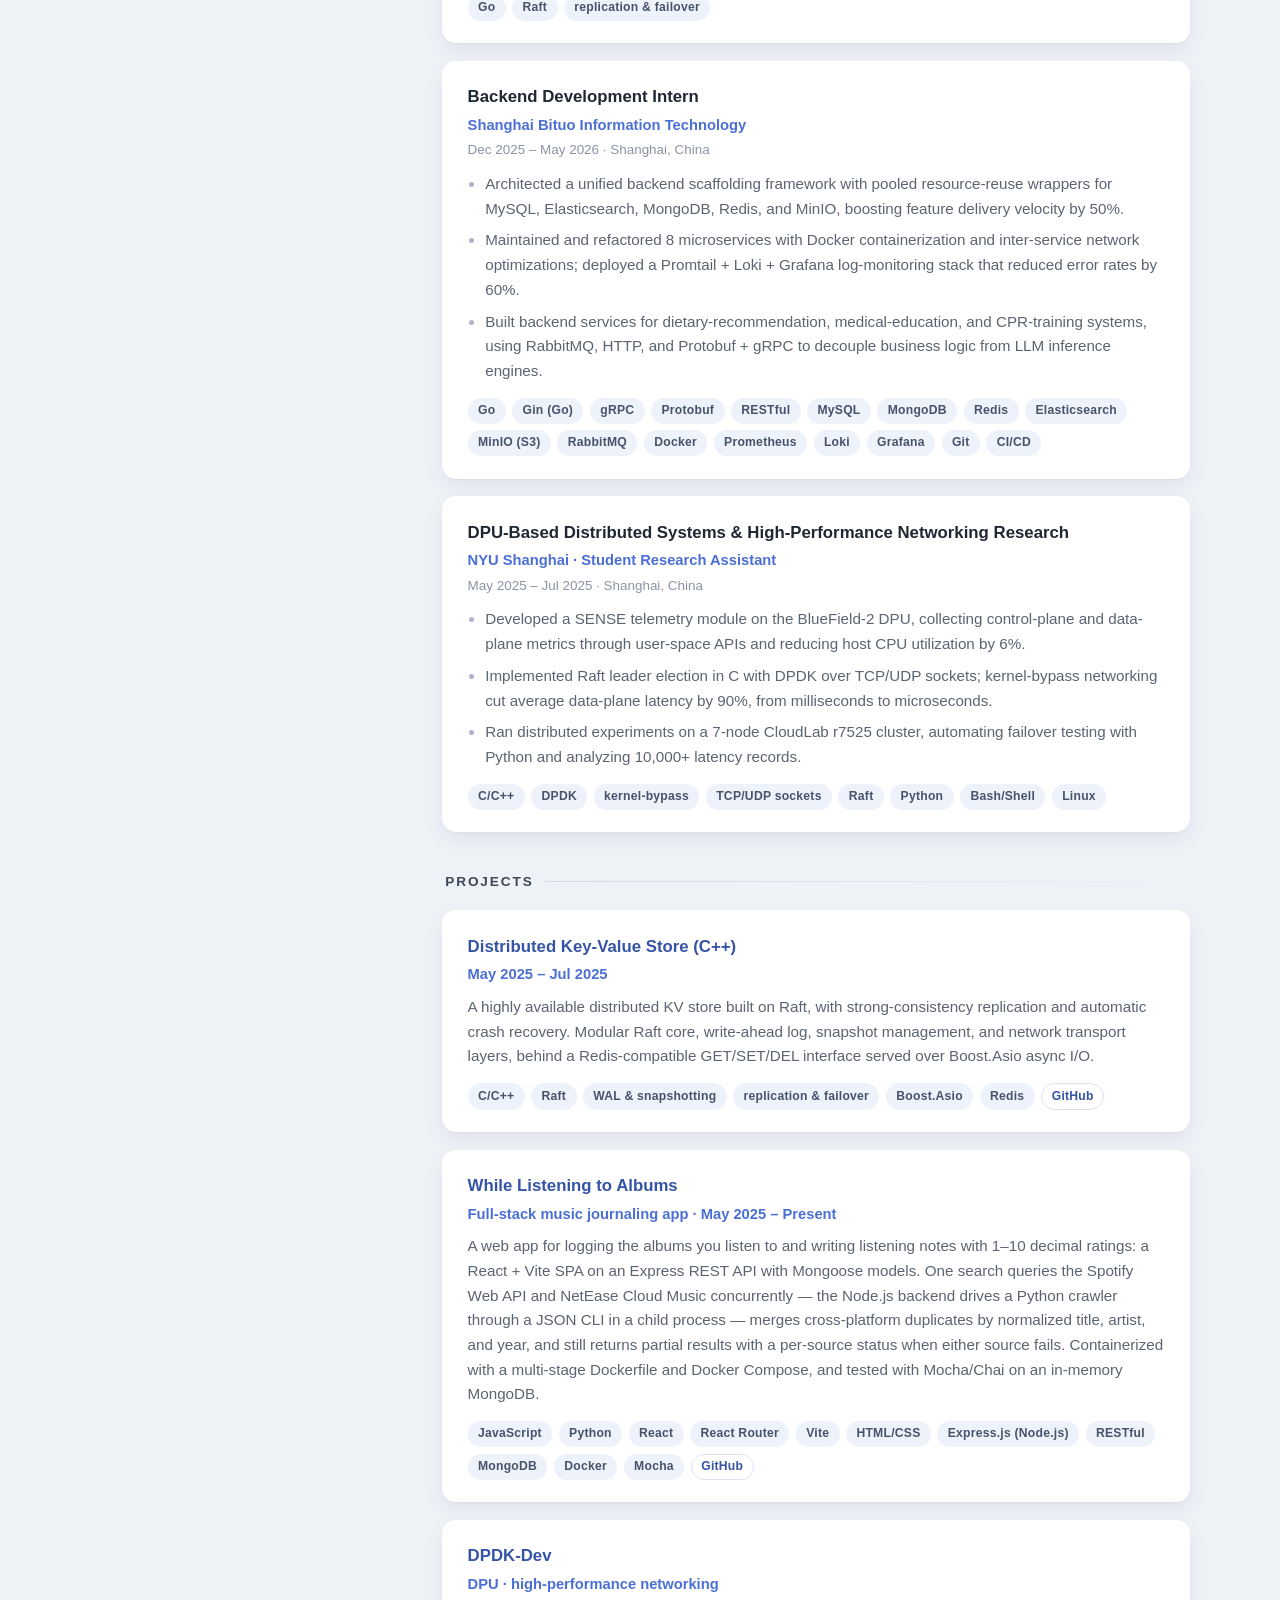
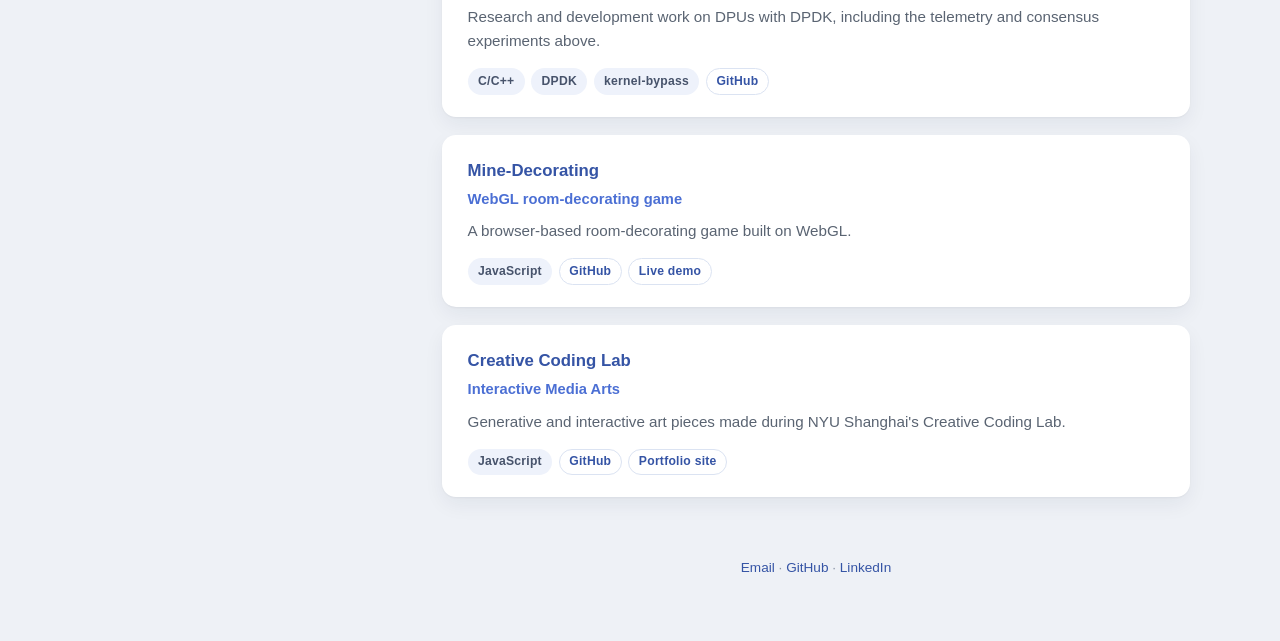
==== commit c14afc04: "feat: flesh out While Listening to Albums and add frontend skills - index.html: full bilingual descr" ====
--- a/index.html
+++ b/index.html
@@ -8,12 +8,11 @@
   <link rel="stylesheet" href="style.css" />
   <script>
     // Pick the language before first paint so there is no flash of the wrong one.
+    // English is the default; a visitor's own choice is remembered from then on.
     (function () {
       var l = null;
       try { l = localStorage.getItem('lang'); } catch (e) {}
-      if (l !== 'en' && l !== 'zh') {
-        l = (navigator.language || 'en').toLowerCase().indexOf('zh') === 0 ? 'zh' : 'en';
-      }
+      if (l !== 'en' && l !== 'zh') { l = 'en'; }
       document.documentElement.setAttribute('data-lang', l);
       document.documentElement.setAttribute('lang', l === 'zh' ? 'zh-Hans' : 'en');
     })();
@@ -49,9 +48,9 @@
 
     <p class="bio">
       <span lang="en">Hello! I'm Jiaxi (she/her). You can call me Amelia as well. I work on consensus protocols, kernel-bypass
-      networking, and the backend infrastructure &amp; system development.</span>
+      networking, and the backend infrastructure &amp; system development &mdash; and I build full-stack web apps on the side.</span>
       <span lang="zh">哈喽！我是张嘉曦，你也可以叫我 Amelia。我目前在卡内基梅隆大学攻读信息网络理学硕士，本科毕业于上海纽约大学计算机科学专业。我的研究与工作集中在共识协议、
-      内核旁路网络，以及后端基础设施与系统开发。</span>
+      内核旁路网络，以及后端基础设施与系统开发；业余时间也会做一些全栈 Web 应用。</span>
     </p>
 
     <ul class="contact">
@@ -173,6 +172,14 @@
             <span class="skill" data-skill="rest">RESTful</span>
           </dd>
 
+          <dt><span lang="en">Frontend</span><span lang="zh">前端</span></dt>
+          <dd class="skill-row">
+            <span class="skill" data-skill="react">React</span>
+            <span class="skill" data-skill="react-router">React Router</span>
+            <span class="skill" data-skill="vite">Vite</span>
+            <span class="skill" data-skill="html-css">HTML/CSS</span>
+          </dd>
+
           <dt><span lang="en">Data &amp; Messaging</span><span lang="zh">数据与消息中间件</span></dt>
           <dd class="skill-row">
             <span class="skill" data-skill="mysql">MySQL</span>
@@ -194,6 +201,7 @@
             <span class="skill" data-skill="grafana">Grafana</span>
             <span class="skill" data-skill="git">Git</span>
             <span class="skill" data-skill="cicd">CI/CD</span>
+            <span class="skill" data-skill="mocha">Mocha</span>
           </dd>
         </dl>
       </div>
@@ -357,6 +365,44 @@
         </p>
       </article>
 
+      <article class="card" id="proj-albums">
+        <h3><a href="https://github.com/SuQichen777/While-Listening-to-Albums">
+          <span lang="en">While Listening to Albums</span>
+          <span lang="zh">听专辑的时候我在想些什么</span>
+        </a></h3>
+        <p class="where">
+          <span lang="en">Full-stack music journaling app &middot; May 2025 &ndash; Present</span>
+          <span lang="zh">全栈音乐日记 Web 应用 &middot; 2025 年 5 月至今</span>
+        </p>
+        <p>
+          <span lang="en">A web app for logging the albums you listen to and writing listening notes with 1&ndash;10 decimal
+          ratings: a React + Vite SPA on an Express REST API with Mongoose models. One search queries the Spotify Web API
+          and NetEase Cloud Music concurrently &mdash; the Node.js backend drives a Python crawler through a JSON CLI in a
+          child process &mdash; merges cross-platform duplicates by normalized title, artist, and year, and still returns
+          partial results with a per-source status when either source fails. Containerized with a multi-stage Dockerfile
+          and Docker Compose, and tested with Mocha/Chai on an in-memory MongoDB.</span>
+          <span lang="zh">一个用来记录听过的专辑、写听歌笔记的 Web 应用，评分为 1&ndash;10 分并支持小数：前端是 React + Vite 单页应用，
+          后端是 Express REST API 与 Mongoose 数据模型。一次搜索会同时查询 Spotify Web API 和网易云音乐&mdash;&mdash;Node.js
+          后端通过子进程里的 JSON CLI 调用 Python 爬虫&mdash;&mdash;再按标准化后的标题、艺人和年份合并两个平台上的同一张专辑；
+          任何一个来源失败时，仍会返回另一个来源的结果并附上每个来源的状态。使用多阶段 Dockerfile 与 Docker Compose
+          容器化，并用 Mocha/Chai 在内存 MongoDB 上测试。</span>
+        </p>
+        <p class="tags">
+          <span class="tag" data-skill="javascript">JavaScript</span>
+          <span class="tag" data-skill="python">Python</span>
+          <span class="tag" data-skill="react">React</span>
+          <span class="tag" data-skill="react-router">React Router</span>
+          <span class="tag" data-skill="vite">Vite</span>
+          <span class="tag" data-skill="html-css">HTML/CSS</span>
+          <span class="tag" data-skill="express">Express.js (Node.js)</span>
+          <span class="tag" data-skill="rest">RESTful</span>
+          <span class="tag" data-skill="mongodb">MongoDB</span>
+          <span class="tag" data-skill="docker">Docker</span>
+          <span class="tag" data-skill="mocha">Mocha</span>
+          <span class="link"><a href="https://github.com/SuQichen777/While-Listening-to-Albums">GitHub</a></span>
+        </p>
+      </article>
+
       <article class="card" id="proj-dpdk-dev">
         <h3><a href="https://github.com/SuQichen777/DPDK-Dev">DPDK-Dev</a></h3>
         <p class="where">
@@ -389,23 +435,6 @@
           <span class="tag" data-skill="javascript">JavaScript</span>
           <span class="link"><a href="https://github.com/SuQichen777/Mine-Decorating">GitHub</a></span>
           <span class="link"><a href="https://suqichen777.github.io/Mine-Decorating/"><span lang="en">Live demo</span><span lang="zh">在线演示</span></a></span>
-        </p>
-      </article>
-
-      <article class="card" id="proj-albums">
-        <h3><a href="https://github.com/SuQichen777/While-Listening-to-Albums">While Listening to Albums</a></h3>
-        <p class="where">
-          <span lang="en">Music journaling web app &middot; in progress</span>
-          <span lang="zh">音乐日记 Web 应用 &middot; 开发中</span>
-        </p>
-        <p>
-          <span lang="en">A music journaling web app for writing about records while you listen to them.</span>
-          <span lang="zh">一个音乐日记 Web 应用，让你在听专辑的同时写下当下的感受。</span>
-        </p>
-        <p class="tags">
-          <span class="tag" data-skill="javascript">JavaScript</span>
-          <span class="tag" data-skill="express">Express.js (Node.js)</span>
-          <span class="link"><a href="https://github.com/SuQichen777/While-Listening-to-Albums">GitHub</a></span>
         </p>
       </article>
 
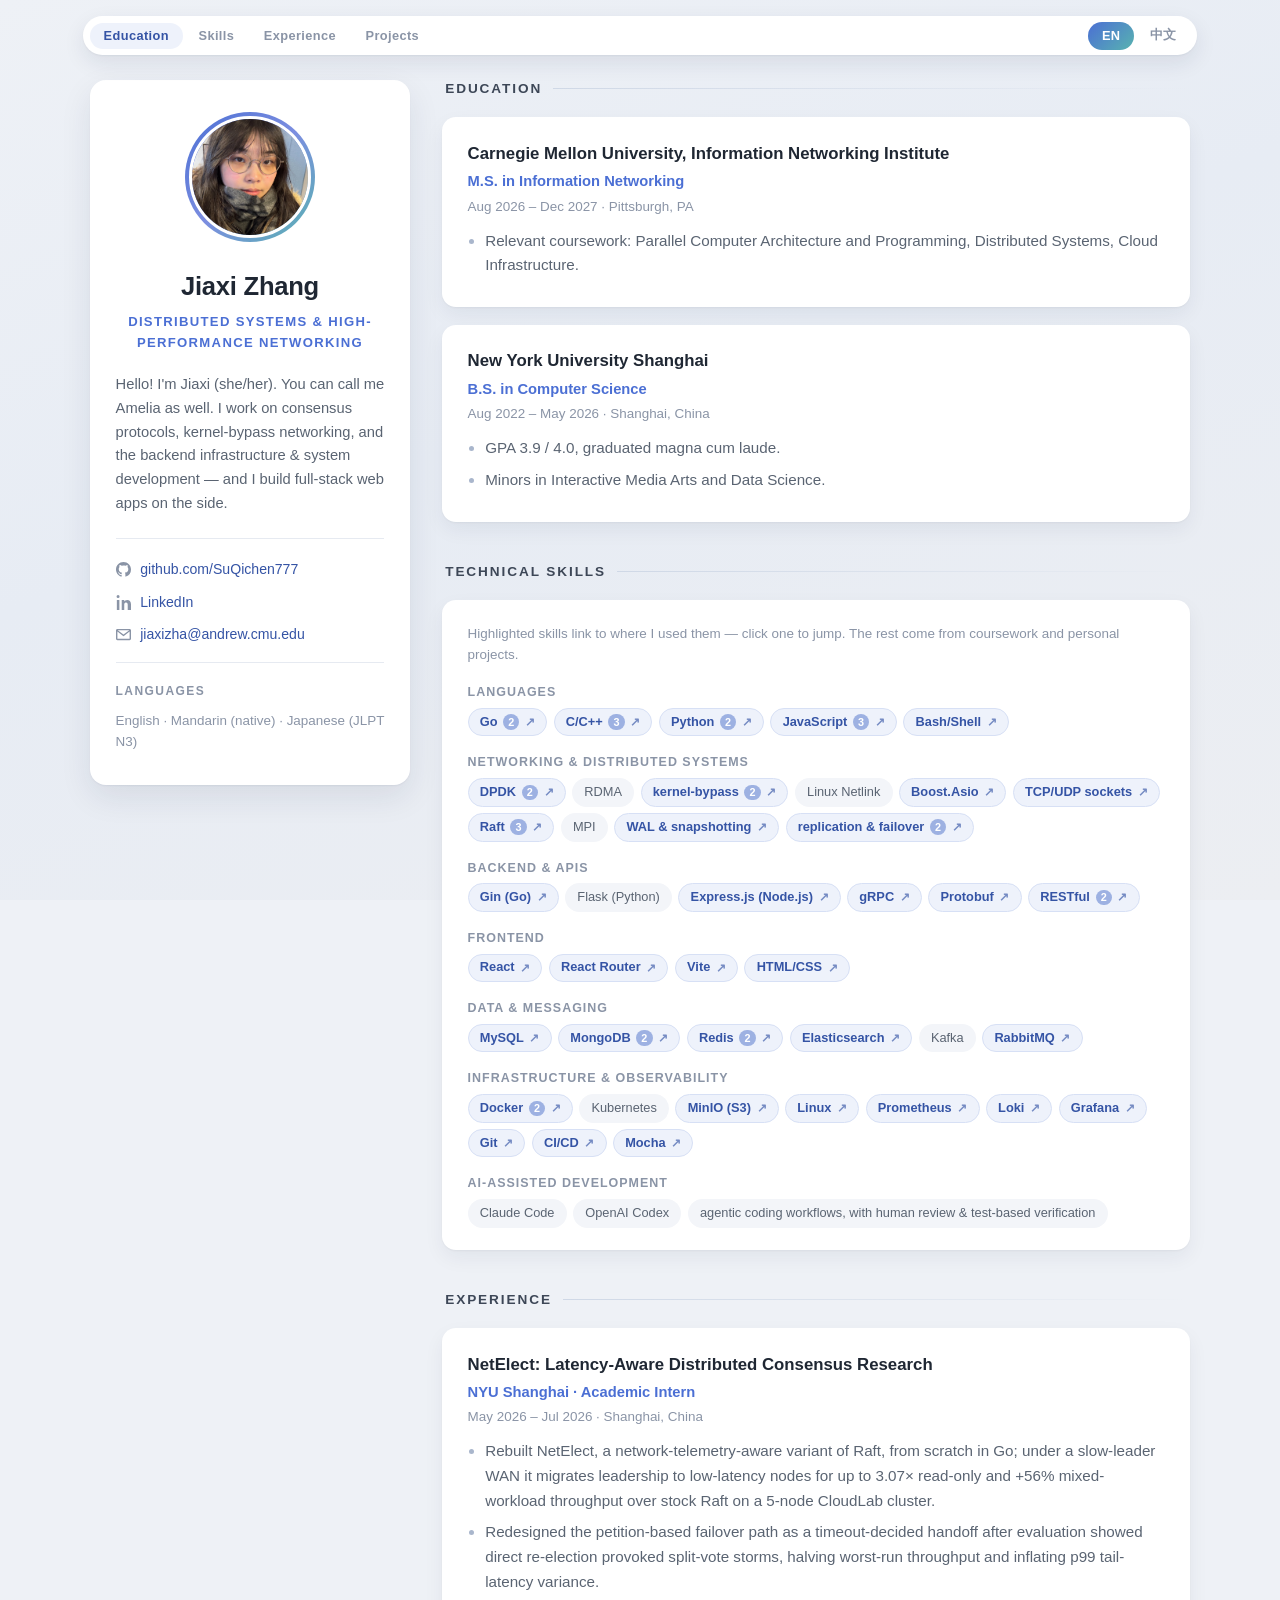
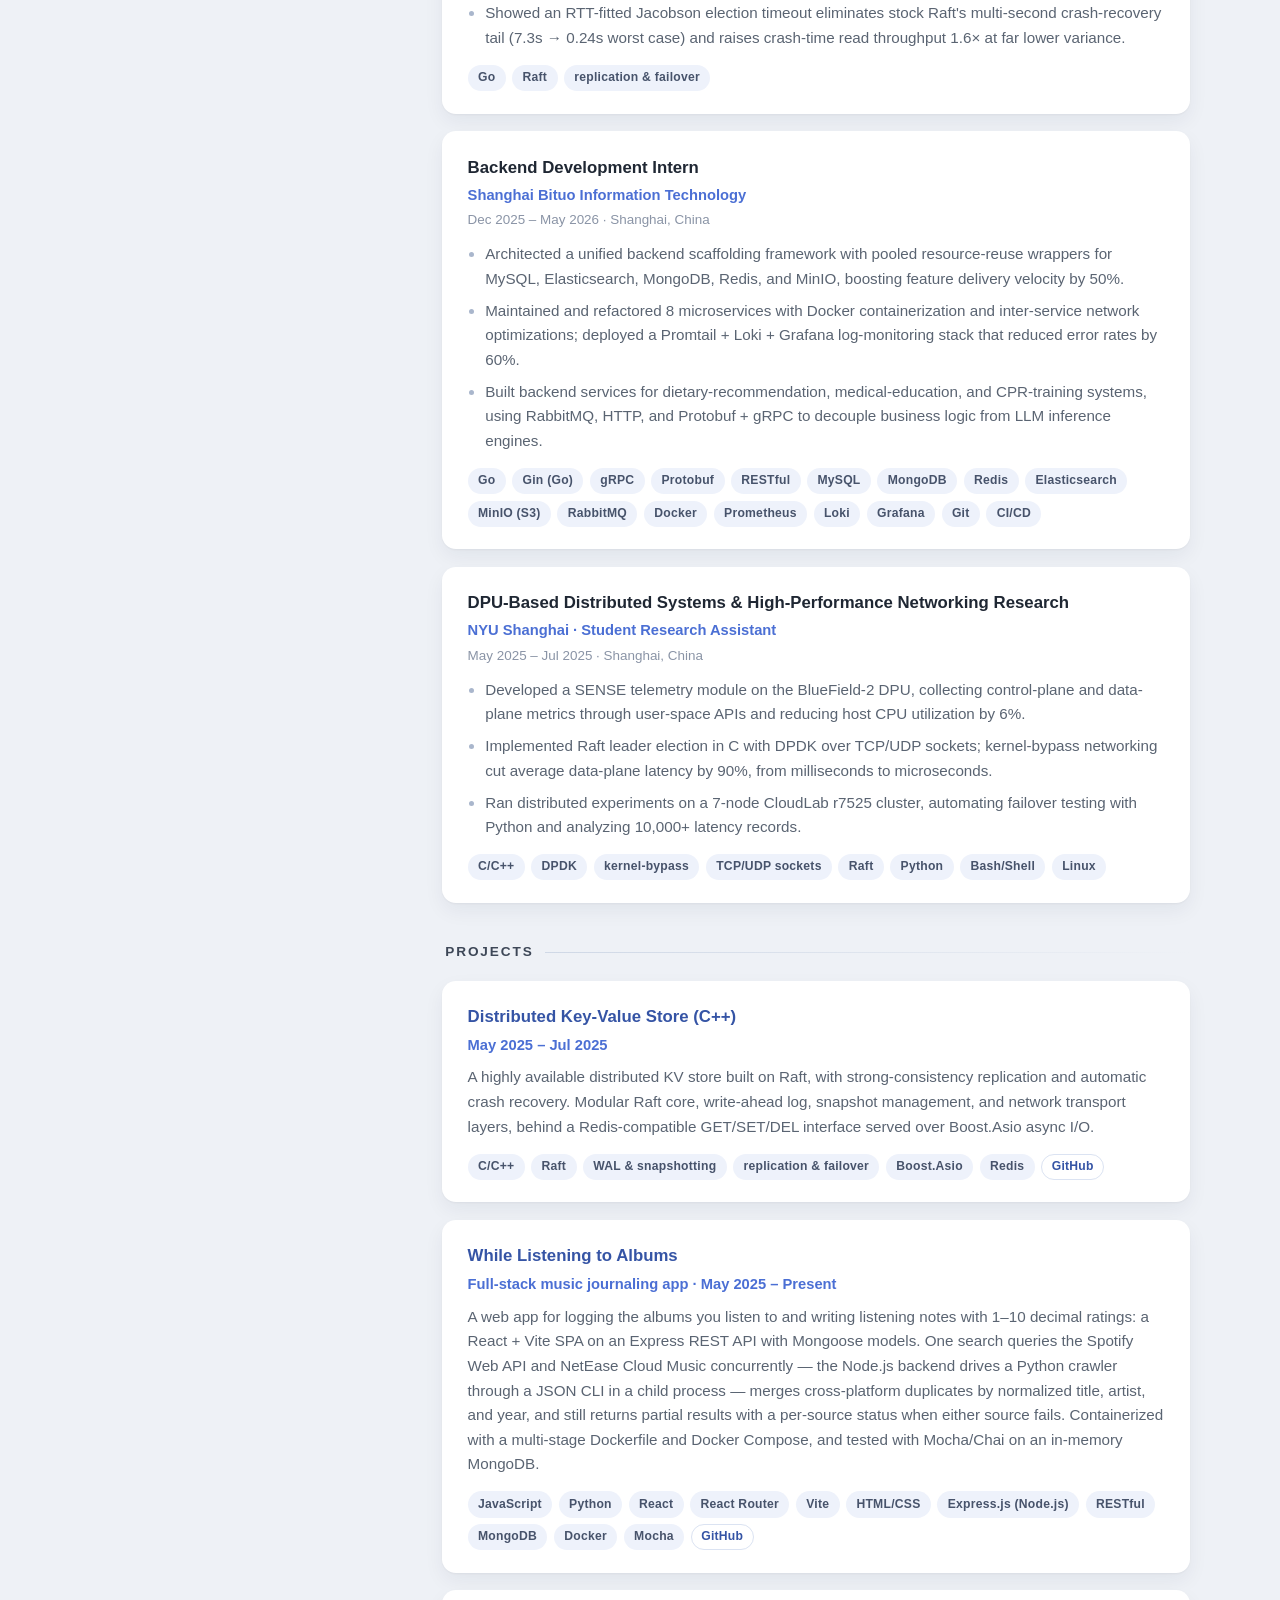
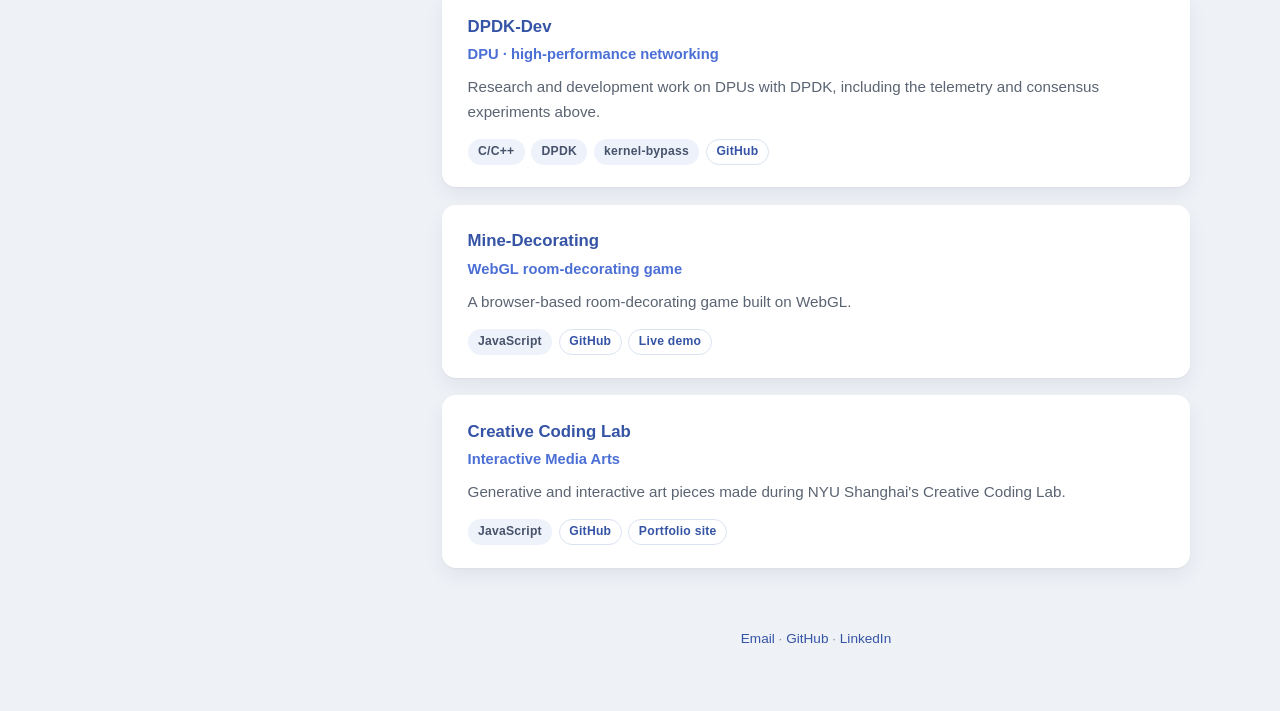
==== commit 9f3b4b8d: "feat: add AI-assisted development skills - index.html: new "AI-Assisted Development" skills row (Cla" ====
--- a/index.html
+++ b/index.html
@@ -203,6 +203,13 @@
             <span class="skill" data-skill="cicd">CI/CD</span>
             <span class="skill" data-skill="mocha">Mocha</span>
           </dd>
+
+          <dt><span lang="en">AI-Assisted Development</span><span lang="zh">AI 辅助开发</span></dt>
+          <dd class="skill-row">
+            <span class="skill" data-skill="claude-code">Claude Code</span>
+            <span class="skill" data-skill="codex">OpenAI Codex</span>
+            <span class="skill" data-skill="agentic-workflows"><span lang="en">agentic coding workflows, with human review &amp; test-based verification</span><span lang="zh">Agent 编程工作流（人工审查 + 测试验证）</span></span>
+          </dd>
         </dl>
       </div>
     </section>
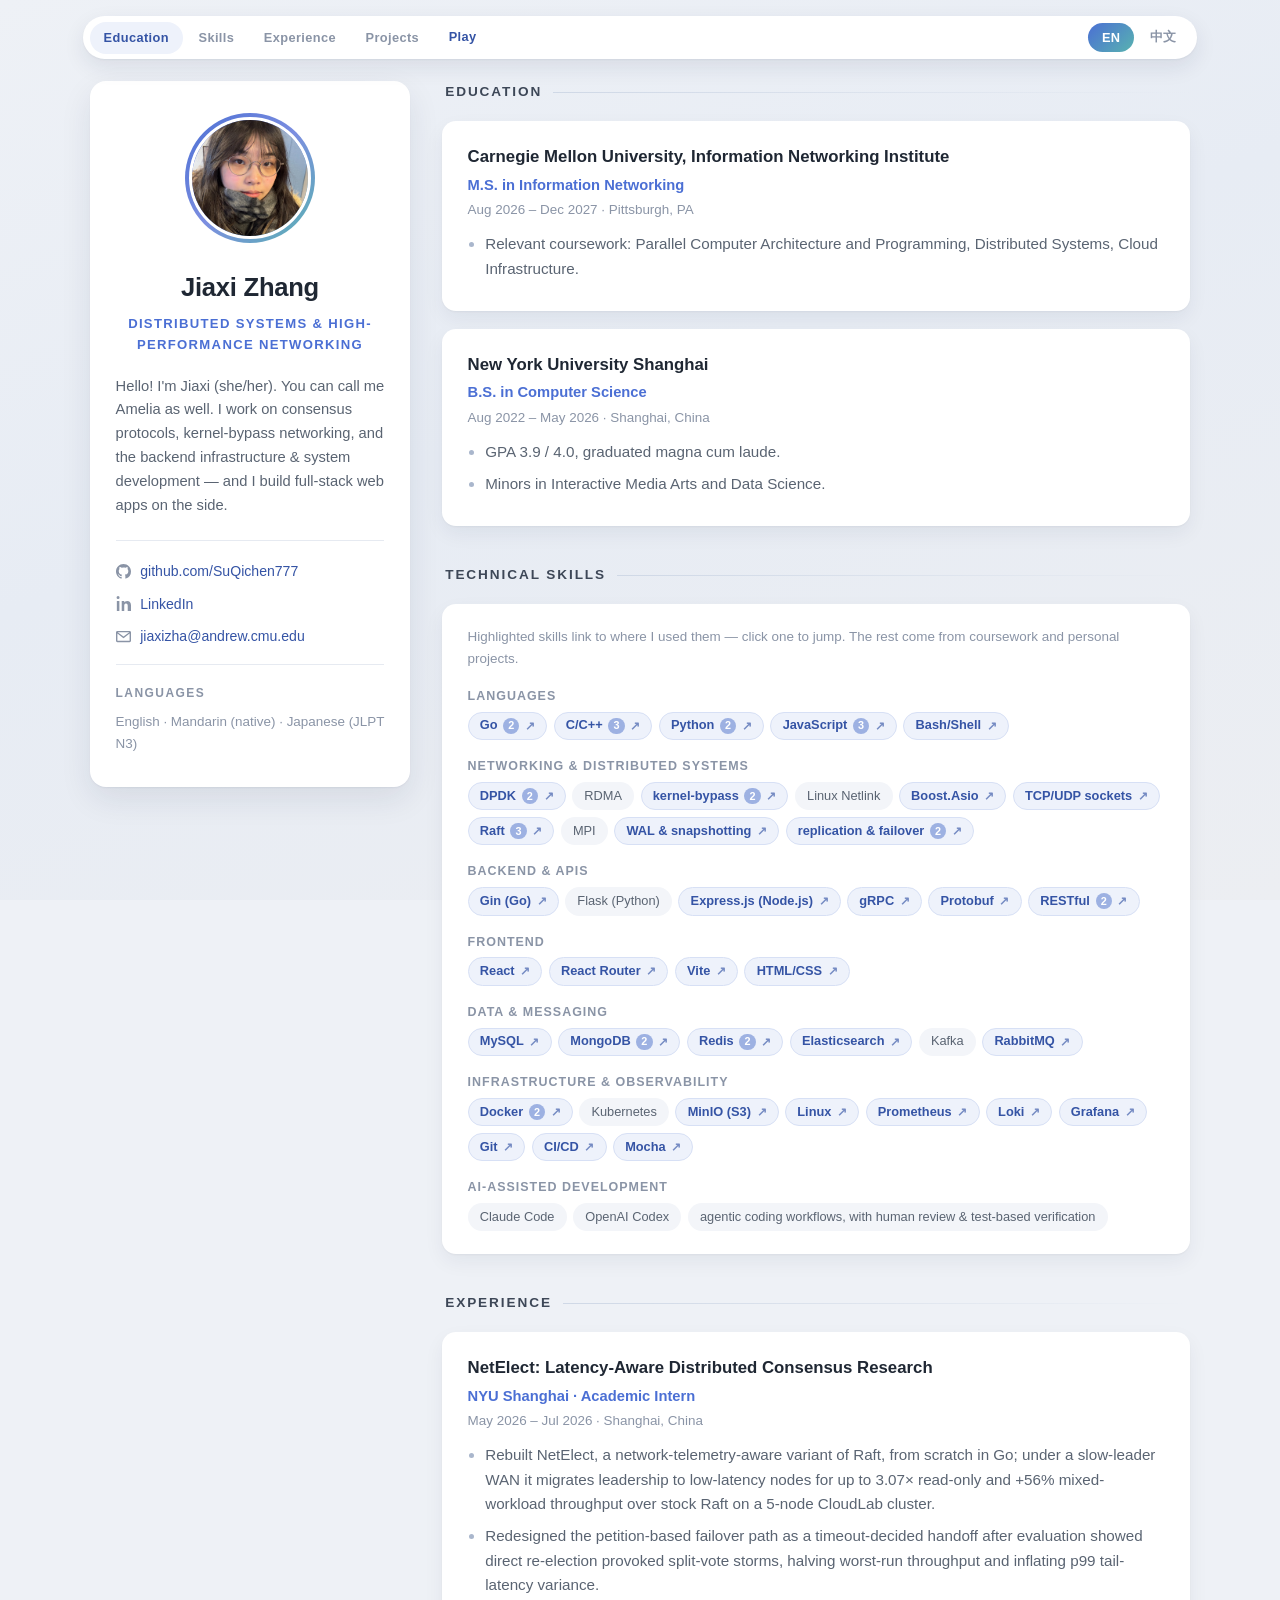
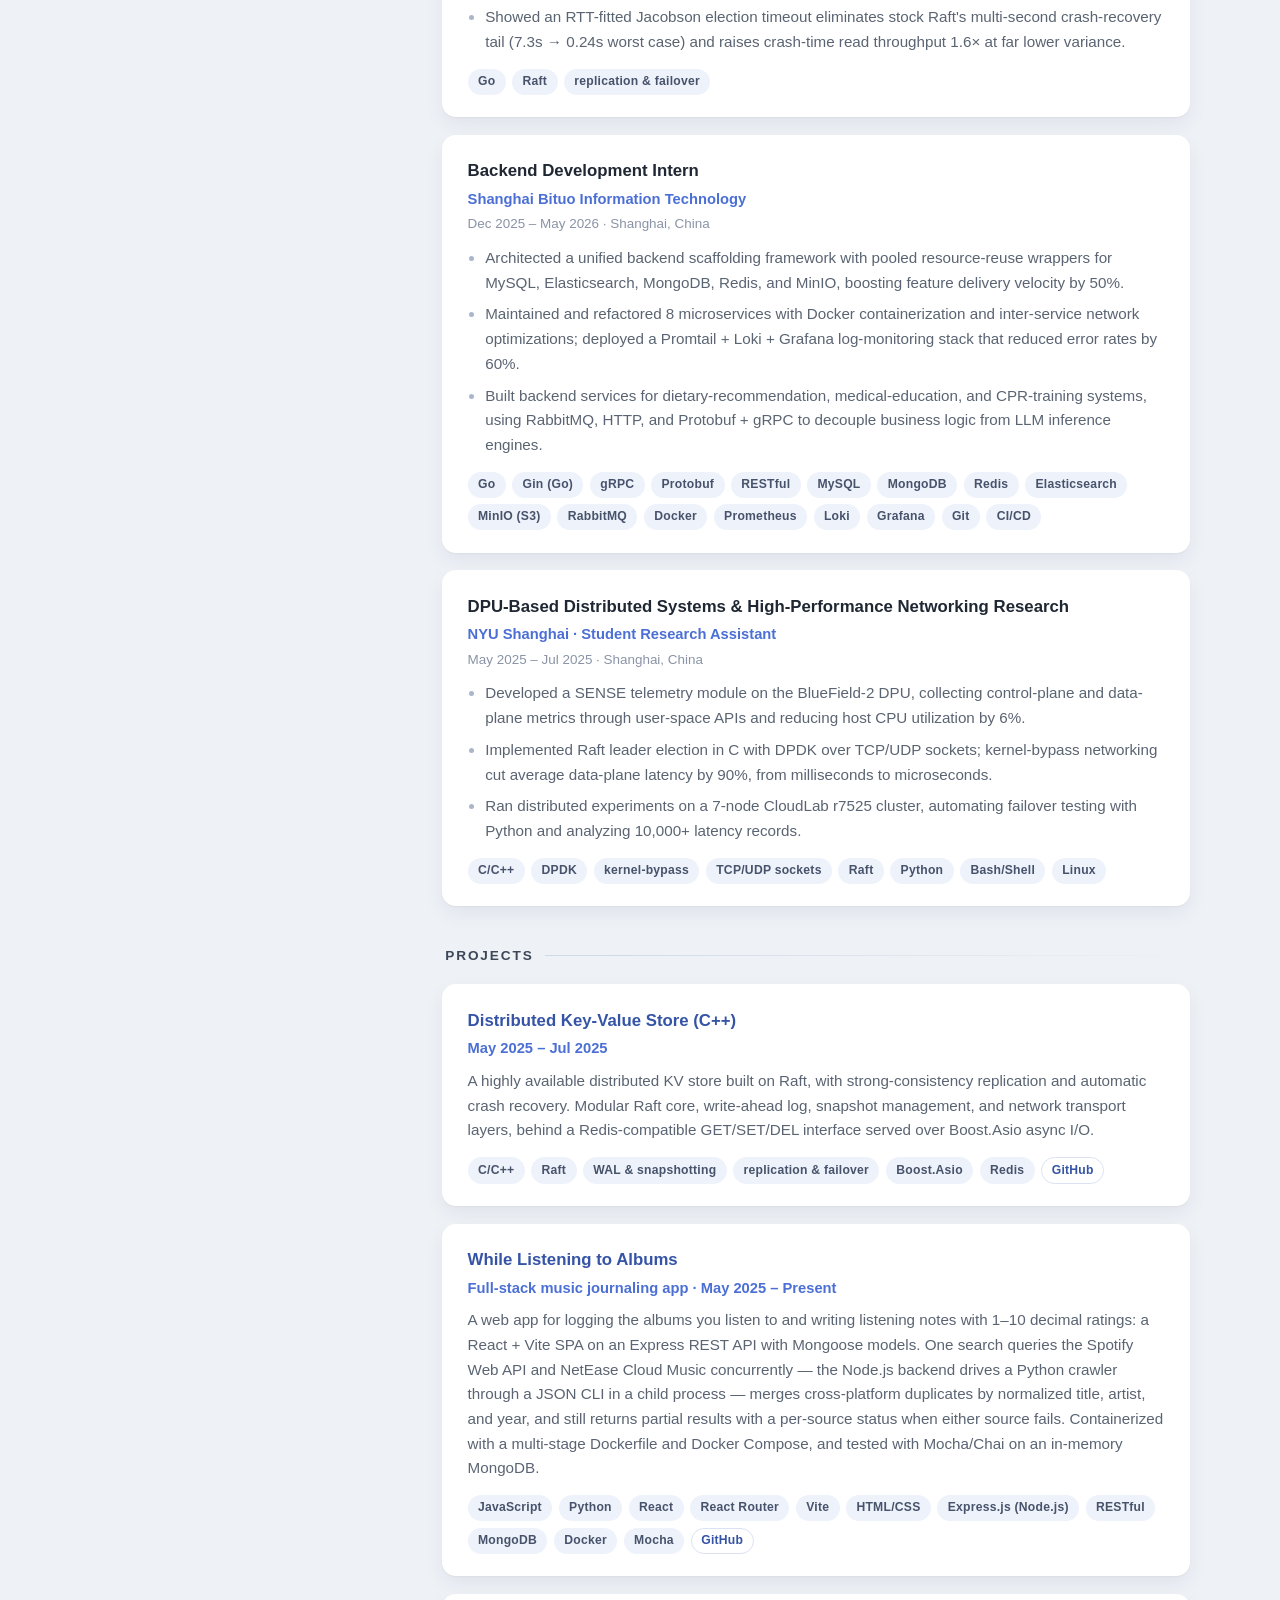
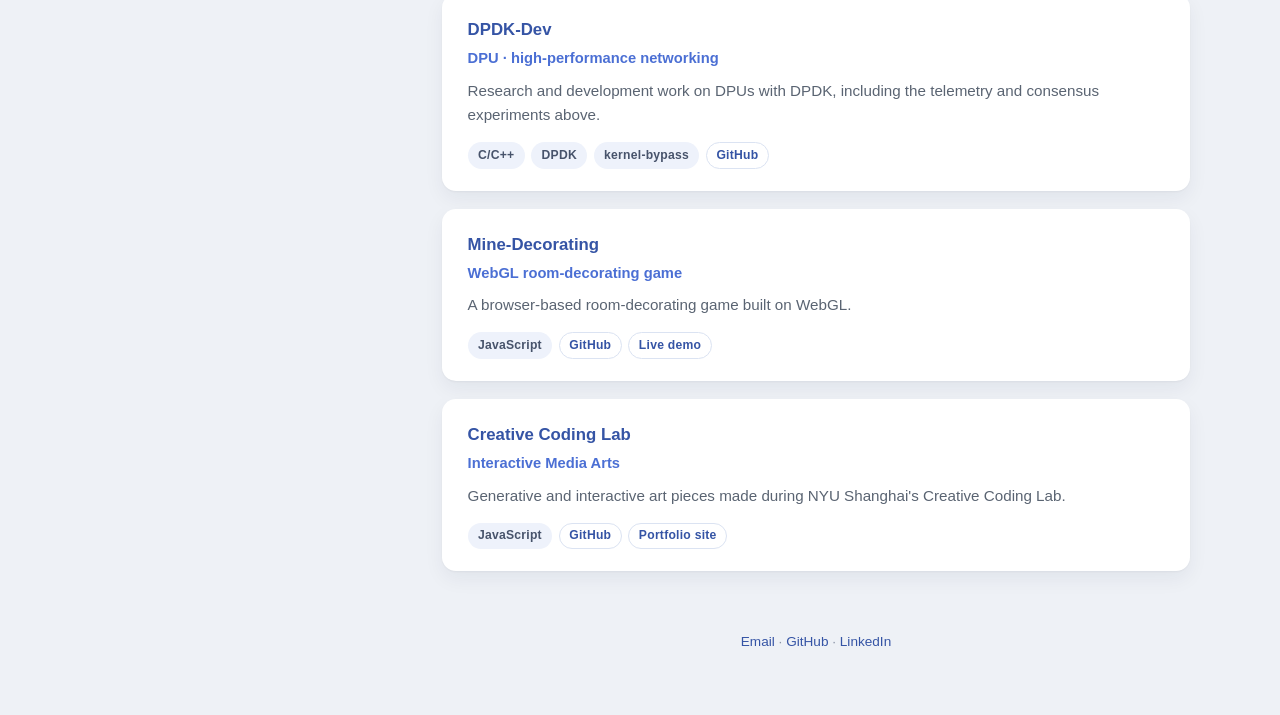
==== commit 5f8ba268: "feat: add 張氏商行 catalogue of playthings at /play An 1899 mail-order catalogue for three projects, set" ====
--- a/index.html
+++ b/index.html
@@ -26,6 +26,7 @@
     <button type="button" data-goto="skills"><span lang="en">Skills</span><span lang="zh">技术栈</span></button>
     <button type="button" data-goto="experience"><span lang="en">Experience</span><span lang="zh">工作与研究</span></button>
     <button type="button" data-goto="projects"><span lang="en">Projects</span><span lang="zh">项目</span></button>
+    <a class="play-link" href="play/"><span lang="en">Play</span><span lang="zh">试玩</span></a>
   </nav>
   <div class="lang-switch">
     <button type="button" data-set-lang="en" class="active">EN</button>
--- a/style.css
+++ b/style.css
@@ -61,7 +61,8 @@
               0 8px 22px rgba(23, 37, 65, 0.09);
 }
 
-.topbar button {
+.topbar button,
+.topbar .play-link {
   font-family: inherit;
   font-size: 0.8rem;
   font-weight: 600;
@@ -76,7 +77,8 @@
   transition: color 0.15s ease, background 0.15s ease;
 }
 
-.topbar button:hover {
+.topbar button:hover,
+.topbar .play-link:hover {
   color: #3554a5;
   background: #eef2fb;
 }
@@ -85,6 +87,11 @@
   display: flex;
   flex-wrap: wrap;
   gap: 0.15rem;
+}
+
+.section-nav .play-link {
+  text-decoration: none;
+  color: #3554a5;
 }
 
 .section-nav button.active {
@@ -480,7 +487,8 @@
     padding: 0.45rem 0.5rem;
   }
 
-  .topbar button {
+  .topbar button,
+  .topbar .play-link {
     padding: 0.3rem 0.65rem;
   }
 
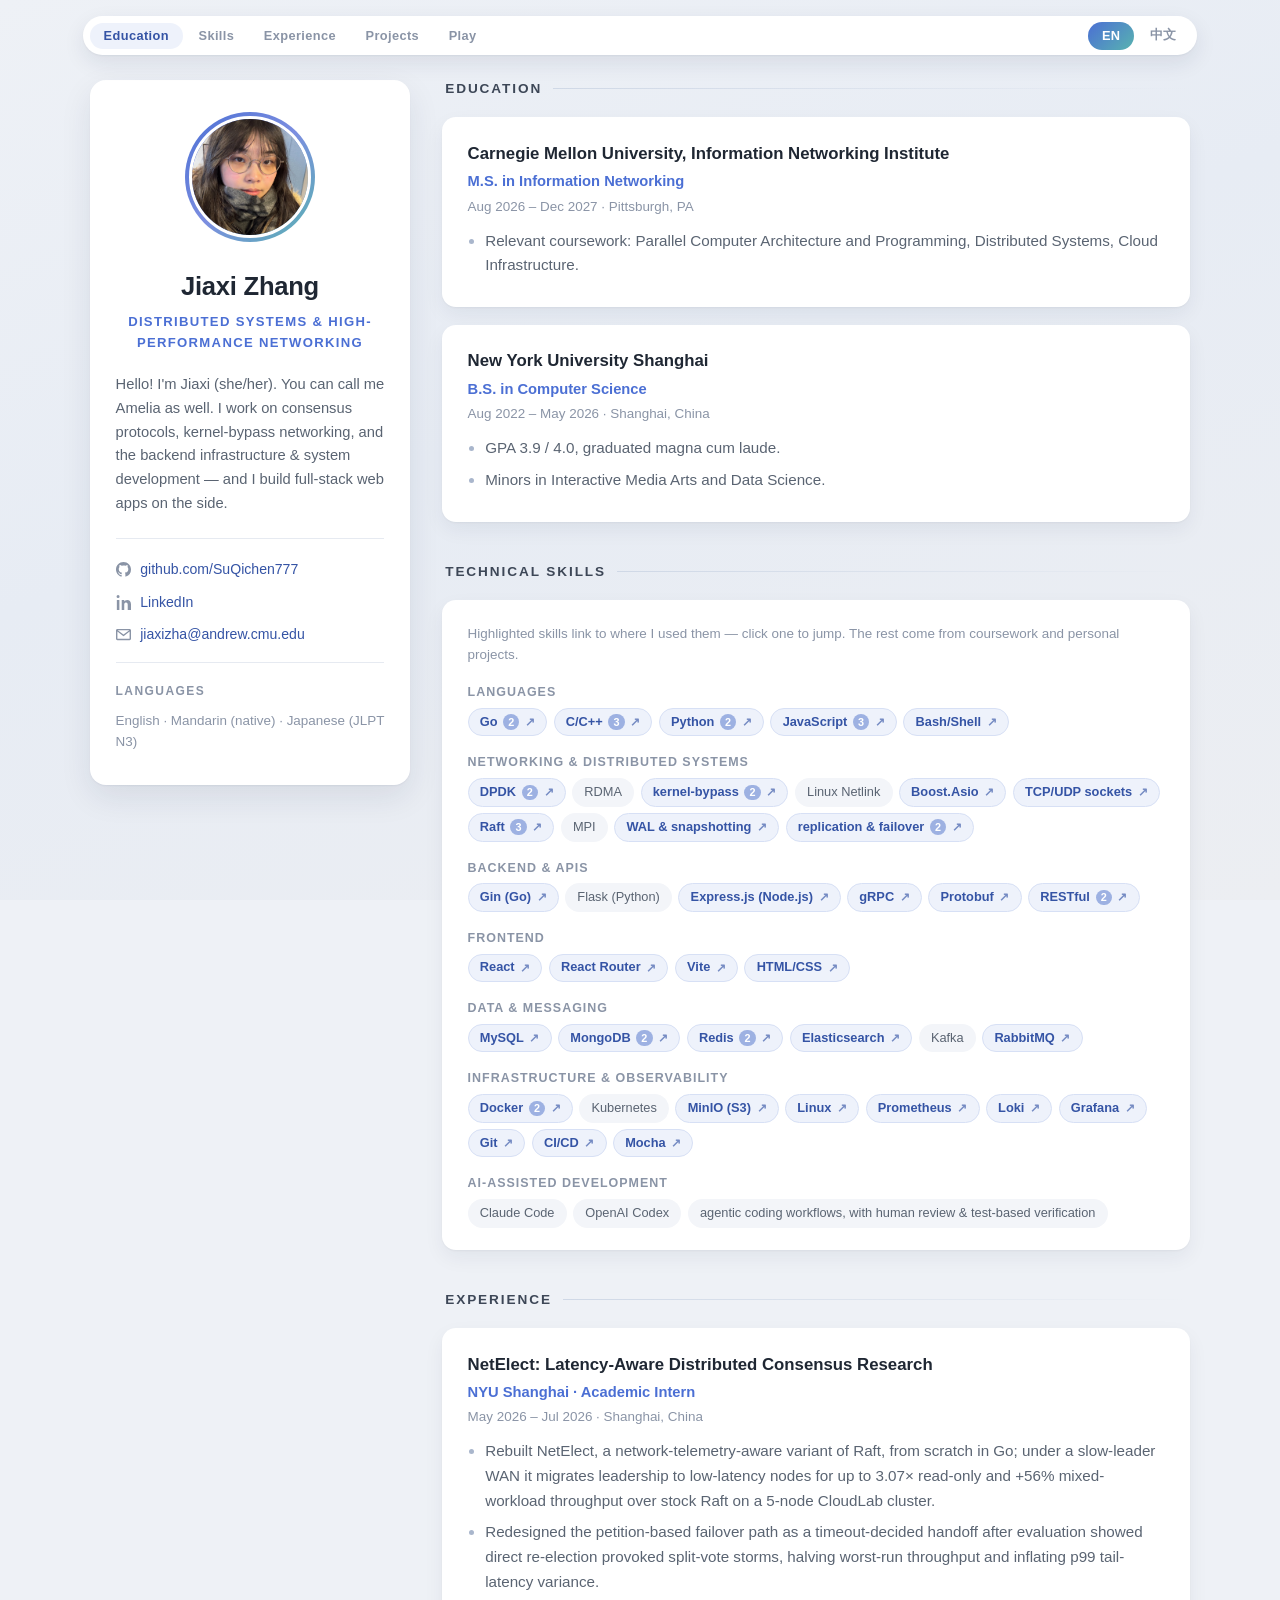
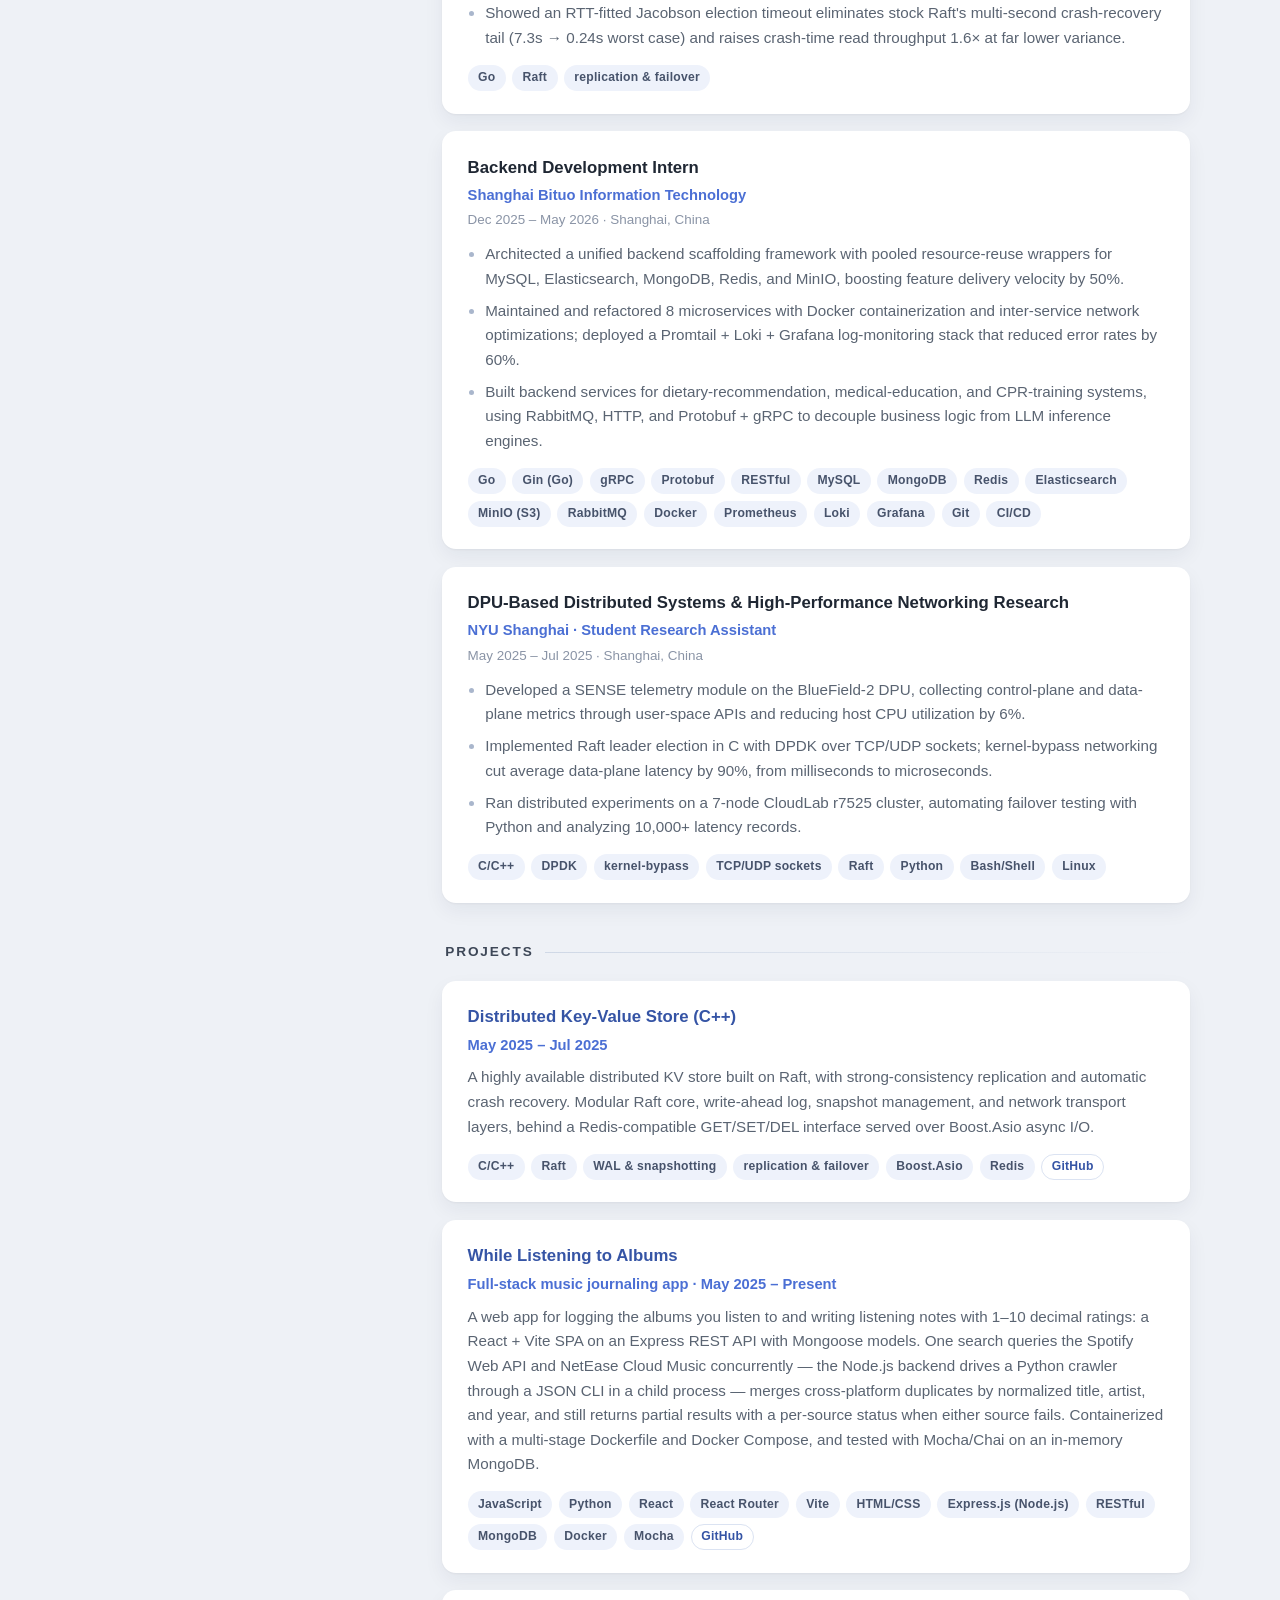
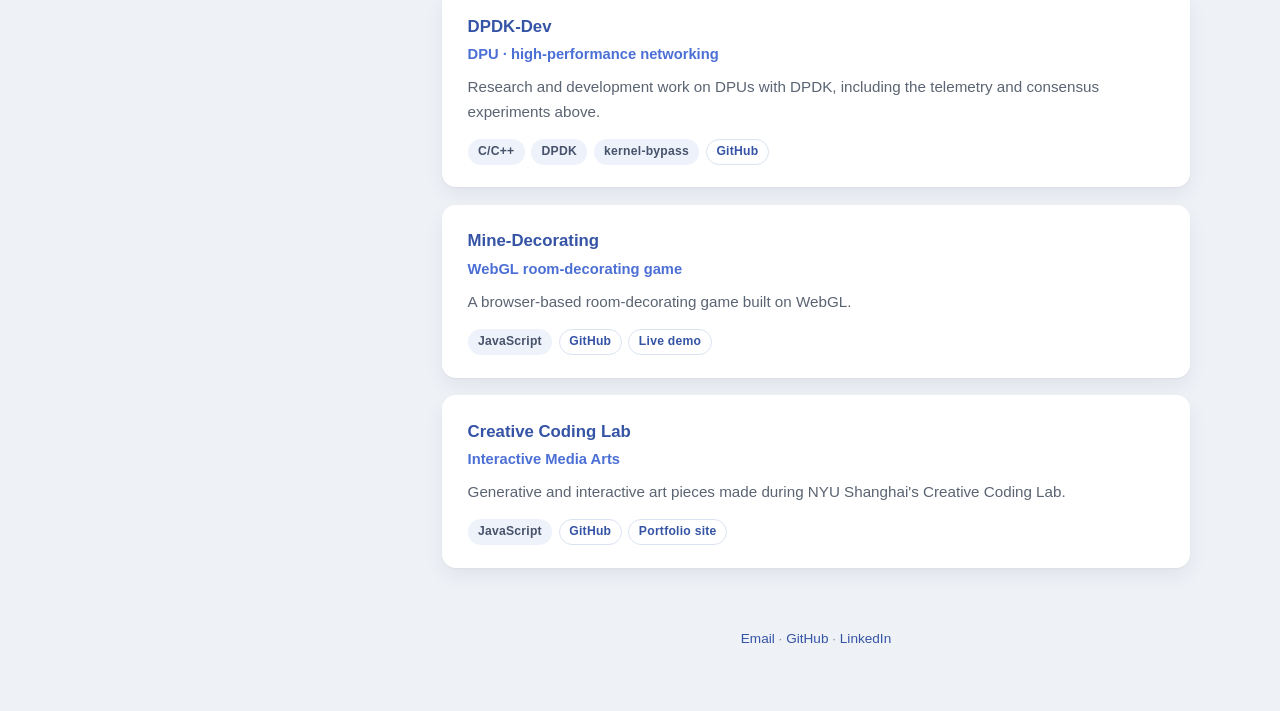
==== commit 36f3bb28: "fix: set the Play link like the other nav items It stood out in the active blue and sat a pixel high" ====
--- a/index.html
+++ b/index.html
@@ -5,7 +5,7 @@
   <meta name="viewport" content="width=device-width, initial-scale=1.0" />
   <title>Jiaxi Zhang | Home Page</title>
   <meta name="description" content="Jiaxi Zhang (Amelia) — MS student at Carnegie Mellon INI, working on distributed systems, high-performance networking, and backend infrastructure." />
-  <link rel="stylesheet" href="style.css" />
+  <link rel="stylesheet" href="style.css?v=20261105" />
   <script>
     // Pick the language before first paint so there is no flash of the wrong one.
     // English is the default; a visitor's own choice is remembered from then on.
--- a/style.css
+++ b/style.css
@@ -90,8 +90,11 @@
 }
 
 .section-nav .play-link {
+  /* a link, set like the buttons beside it: same line height, label centred */
+  display: inline-flex;
+  align-items: center;
+  line-height: normal;
   text-decoration: none;
-  color: #3554a5;
 }
 
 .section-nav button.active {
